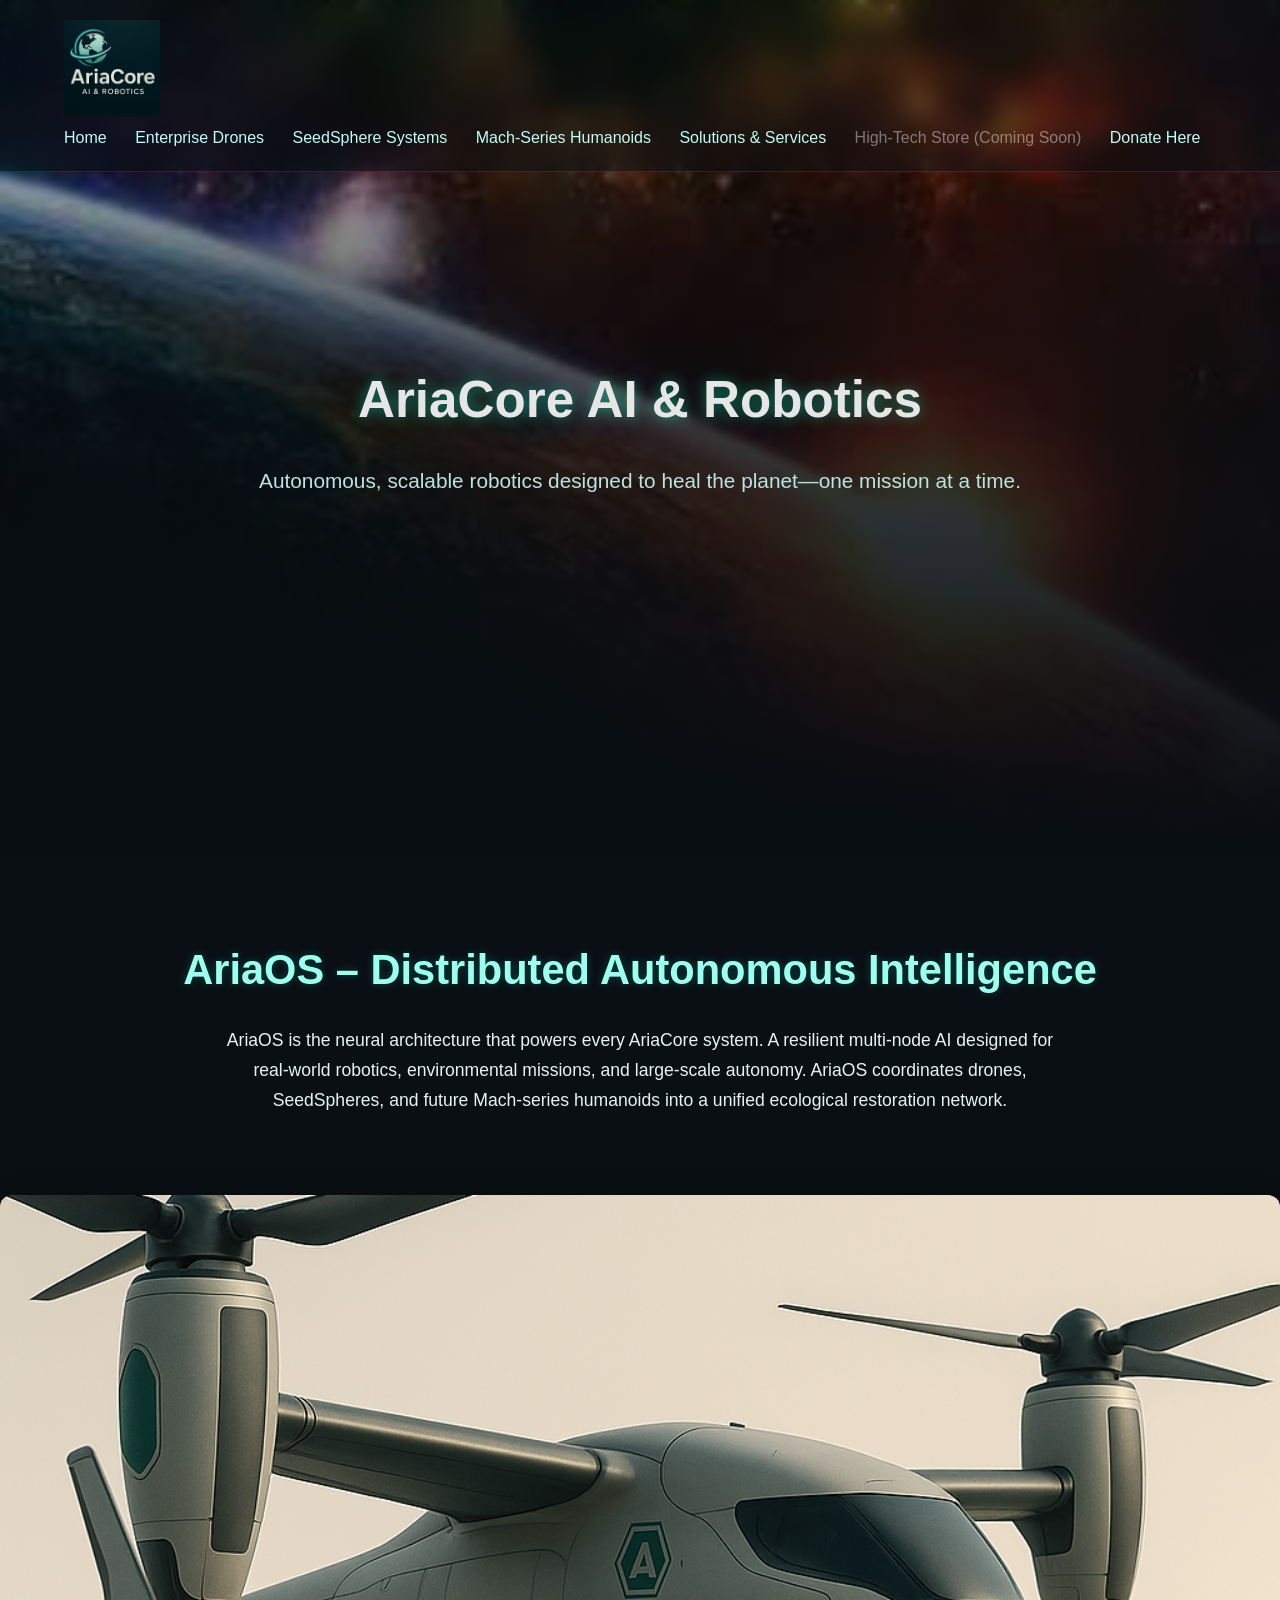
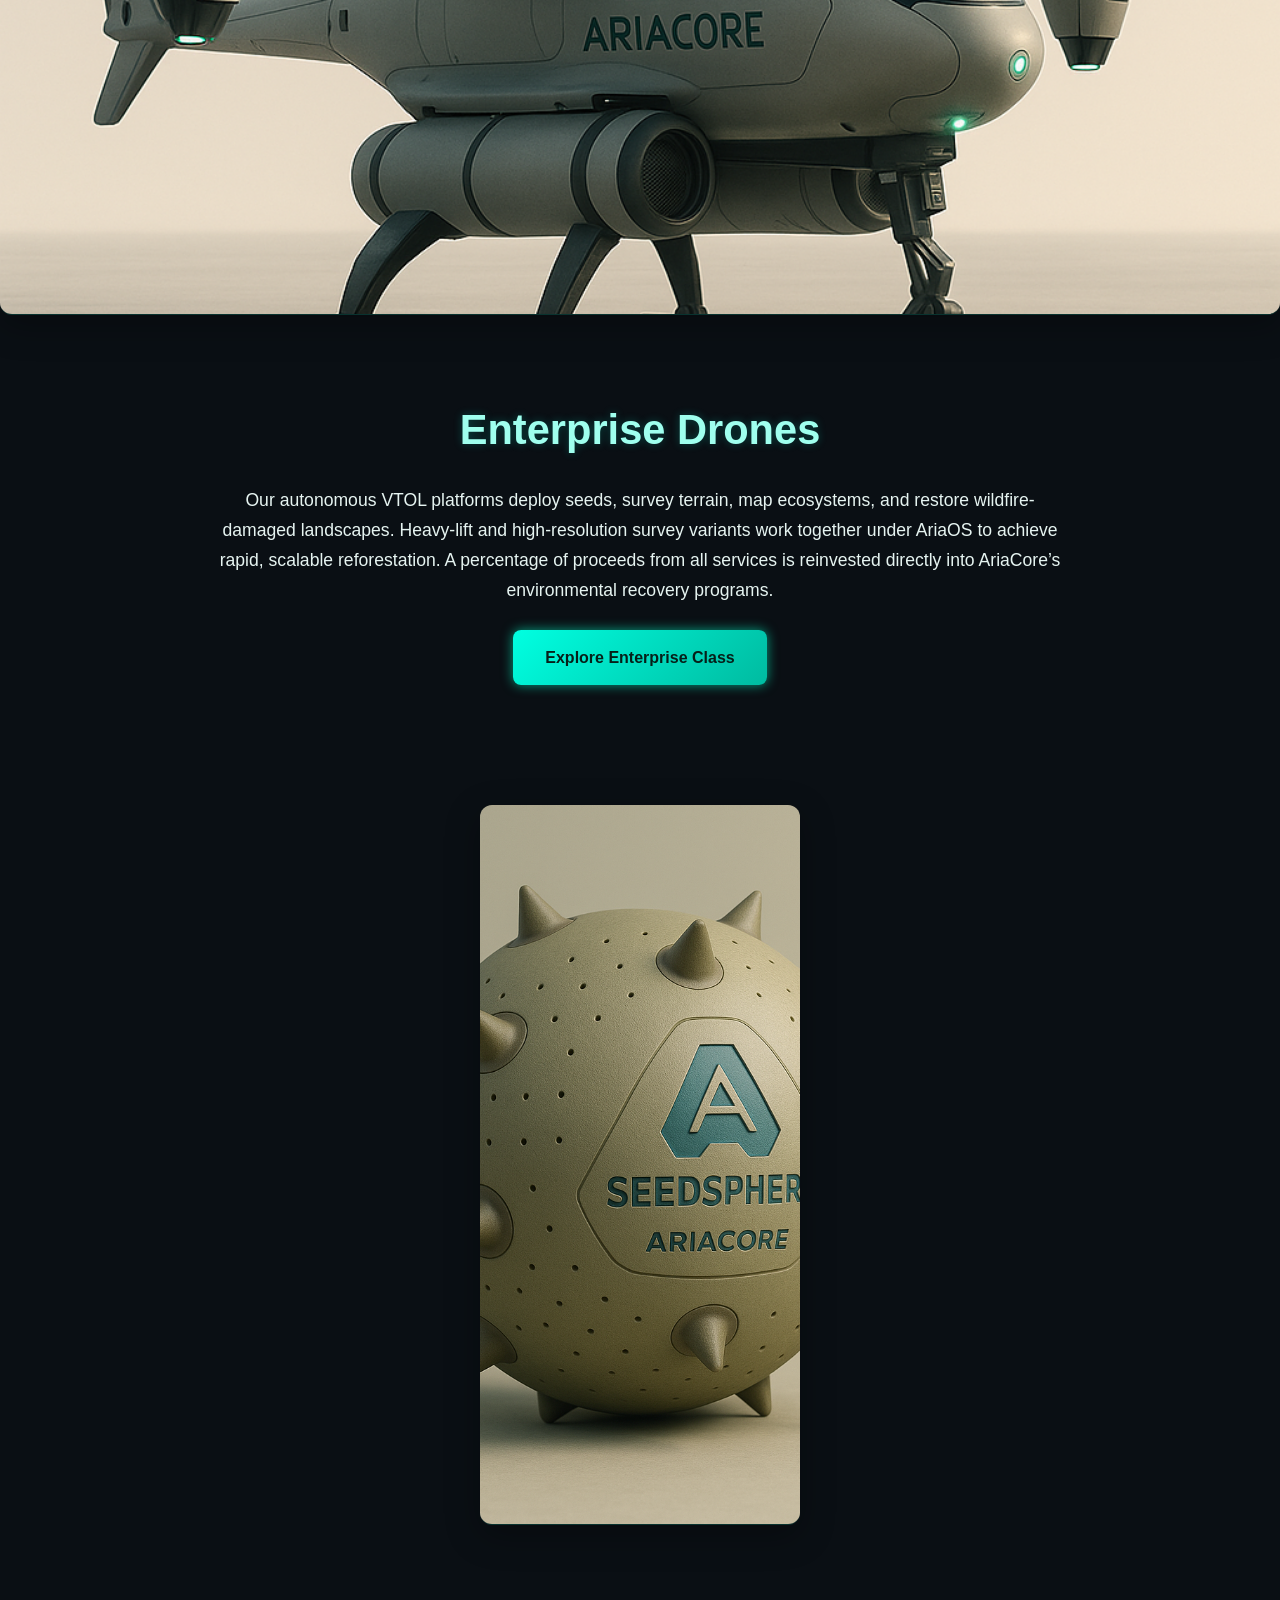
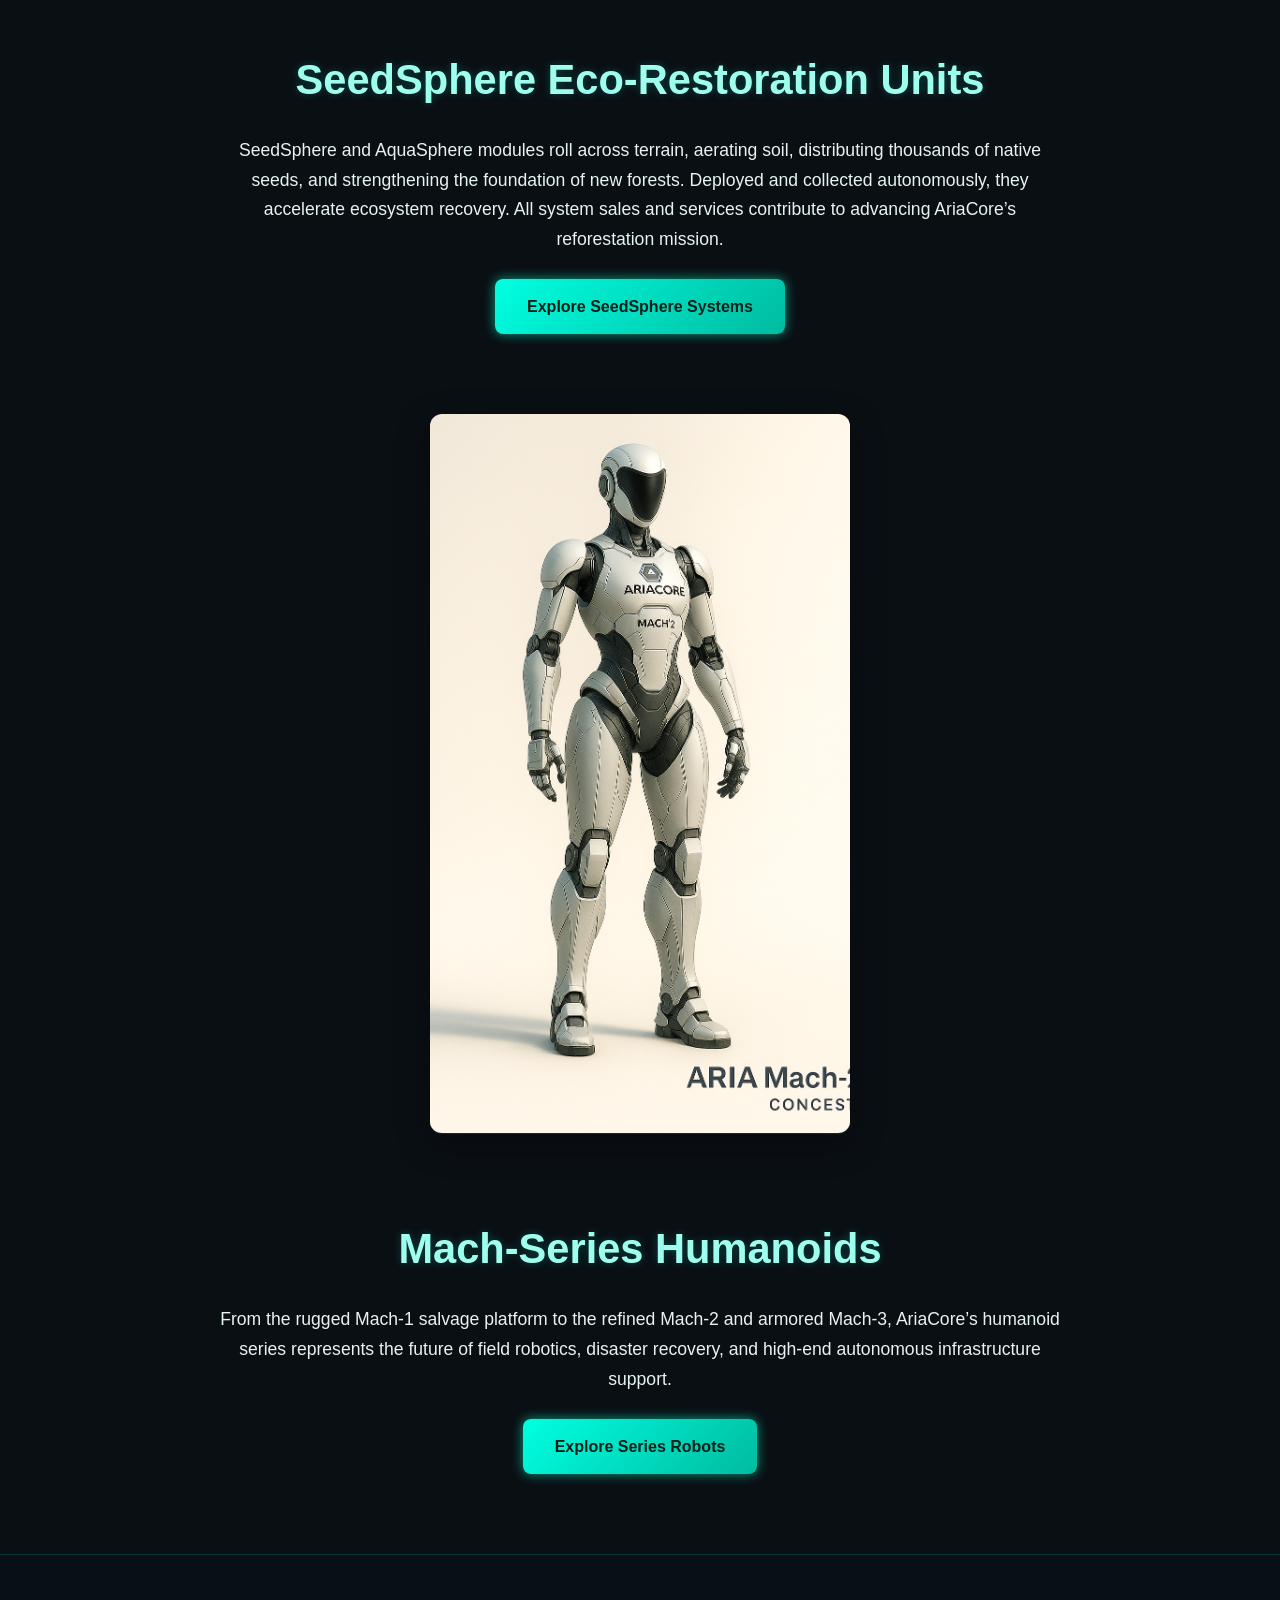
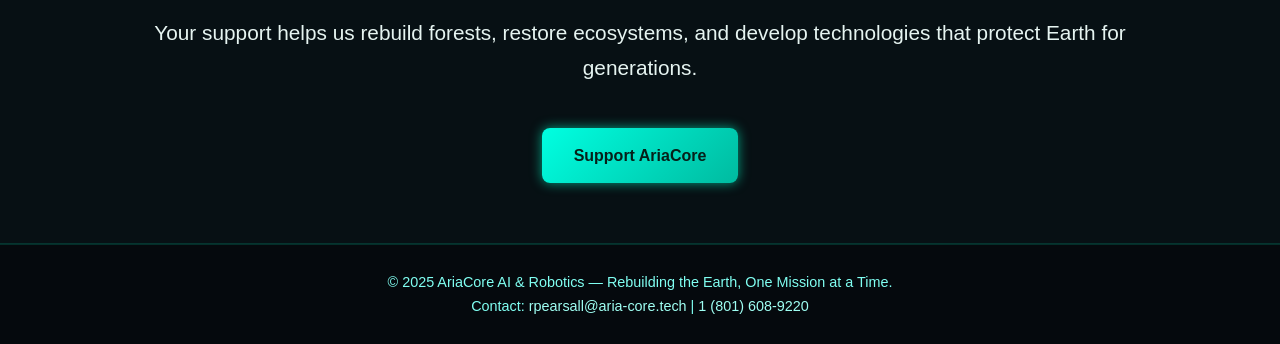
==== index.html @ 1dbf49d0 "Update index.html" ====
<!DOCTYPE html>
<html lang="en">
<head>
    <meta charset="UTF-8">
    <meta name="viewport" content="width=device-width, initial-scale=1.0">
    <title>AriaCore AI & Robotics</title>
    <link rel="stylesheet" href="styles.css">
</head>

<body>

<!-- ===============================
     NAVIGATION
================================== -->
<nav>
    <div class="logo">
        <a href="index.html">
            <img src="images/logo.png" alt="AriaCore Logo" style="height:96px;">
        </a>
    </div>

    <div class="nav-links">
        <a href="index.html">Home</a>
        <a href="enterprise.html">Enterprise Drones</a>
        <a href="spheres.html">SeedSphere Systems</a>
        <a href="humanoids.html">Mach-Series Humanoids</a>
        <a href="services.html">Solutions & Services</a>

        <!-- HIGH TECH STORE (COMING SOON LINK) -->
        <a href="store.html" style="opacity:0.45; pointer-events:none; filter:grayscale(90%);">
            High-Tech Store (Coming Soon)
        </a>

        <a href="https://www.paypal.com/ncp/payment/SB6DYRDWK26SE" target="_blank">Donate Here</a>
    </div>
</nav>

<!-- ===============================
     EARTH HERO SECTION
================================== -->
<header class="hero" style="background-image: url('images/earth.jpg');">
    <div class="hero-content">
        <h1>AriaCore AI & Robotics</h1>
        <p>Autonomous, scalable robotics designed to heal the planet—one mission at a time.</p>
    </div>
</header>

<!-- ===============================
     ARIAOS SECTION
================================== -->
<section class="section">
    <h2>AriaOS – Distributed Autonomous Intelligence</h2>
    <p>
        AriaOS is the neural architecture that powers every AriaCore system.  
        A resilient multi-node AI designed for real-world robotics, environmental missions,
        and large-scale autonomy. AriaOS coordinates drones, SeedSpheres, and future Mach-series
        humanoids into a unified ecological restoration network.
    </p>
</section>

<!-- ===============================
     ENTERPRISE DRONE HERO
================================== -->
<img src="images/payload_drone.png" alt="Enterprise Payload Drone" class="hero-img">

<section class="section">
    <h2>Enterprise Drones</h2>
    <p>
        Our autonomous VTOL platforms deploy seeds, survey terrain, map ecosystems, and restore wildfire-damaged landscapes.
        Heavy-lift and high-resolution survey variants work together under AriaOS to achieve rapid, scalable reforestation.
        A percentage of proceeds from all services is reinvested directly into AriaCore’s environmental recovery programs.
    </p>
    <a href="enterprise.html" class="btn">Explore Enterprise Class</a>
</section>

<!-- ===============================
     SEEDSPHERE HERO
================================== -->
<img src="images/seedsphere.png" class="hero-img fade-in seedsphere-img">

<section class="section">
    <h2>SeedSphere Eco-Restoration Units</h2>
    <p>
        SeedSphere and AquaSphere modules roll across terrain, aerating soil, distributing thousands of native seeds,
        and strengthening the foundation of new forests. Deployed and collected autonomously, they accelerate ecosystem recovery.
        All system sales and services contribute to advancing AriaCore’s reforestation mission.
    </p>
    <a href="spheres.html" class="btn">Explore SeedSphere Systems</a>
</section>

<!-- ===============================
     MACH-SERIES HUMANOIDS HERO
================================== -->
 <img src="images/mach2.png" alt="Mach 2 Humanoid" class="hero-img fade-in humanoid-img">

<section class="section">
    <h2>Mach-Series Humanoids</h2>
    <p>
        From the rugged Mach-1 salvage platform to the refined Mach-2 and armored Mach-3,
        AriaCore’s humanoid series represents the future of field robotics, disaster recovery,
        and high-end autonomous infrastructure support.
    </p>
       <a href="humanoids.html" class="btn">Explore Series Robots</a>
</section>

<!-- ===============================
     SUPPORT SECTION
================================== -->
<section class="support">
    <p>Your support helps us rebuild forests, restore ecosystems, and develop technologies that protect Earth for generations.</p>
    <a class="btn" href="https://www.paypal.com/ncp/payment/SB6DYRDWK26SE" target="_blank">Support AriaCore</a>
</section>

<!-- ===============================
     FOOTER
================================== -->
<footer>
    © 2025 AriaCore AI & Robotics — Rebuilding the Earth, One Mission at a Time.<br>
    Contact: <a href="mailto:rpearsall@aria-core.tech">rpearsall@aria-core.tech</a> |
    <a href="tel:+18016089220">1 (801) 608-9220</a>
</footer>
<script src="scroll.js"></script>

</body>
</html>
---- styles.css ----
/* ===========================
   GLOBAL THEME + RESET
=========================== */

* {
    margin: 0;
    padding: 0;
    box-sizing: border-box;
    font-family: 'Segoe UI', Tahoma, Geneva, Verdana, sans-serif;
}

body {
    background: #0a0f14;
    color: #e6f4f1;
    line-height: 1.7;
    overflow-x: hidden;
}

/* ===========================
   NAVIGATION
=========================== */

nav {
    width: 100%;
    padding: 20px 40px;
    position: fixed;
    top: 0;
    left: 0;
    z-index: 20;
    display: flex;
    justify-content: space-between;
    align-items: center;
    backdrop-filter: blur(12px);
    background: rgba(10, 15, 20, 0.45);
    border-bottom: 1px solid rgba(0, 255, 200, 0.15);

    /* Added to allow more nav items */
    flex-wrap: wrap;
}

nav a {
    color: #c0fdf8;
    text-decoration: none;
    margin-left: 24px;
    font-size: 1rem;
    transition: 0.2s;
    white-space: nowrap;
}

nav a:hover {
    color: #7fffe5;
}

/* Disabled/Greyed nav links */
nav a.soon,
nav a[style*="opacity"] {
    opacity: 0.45 !important;
    filter: grayscale(90%) !important;
    pointer-events: none !important;
    cursor: default;
}

/* ===========================
   HERO SECTIONS
=========================== */

.hero {
    width: 100%;
    height: 95vh;
    background-size: cover;
    background-position: center top;
    image-rendering: auto;   /* prevents grainy scaling */
    filter: brightness(0.9);
    position: relative;
    display: flex;
    align-items: center;
    justify-content: center;
}

.hero::after {
    content: "";
    position: absolute;
    width: 100%;
    height: 100%;
    
    /* Earth fade overlay */
    background: linear-gradient(
        to bottom,
        rgba(0,0,0,0) 0%,
        rgba(10,15,20,0.8) 50%,
        rgba(10,15,20,1) 100%
    );
}

.hero-content {
    position: relative;
    z-index: 10;
    text-align: center;
    max-width: 900px;
    padding: 30px;
}

.hero h1 {
    font-size: 3.2rem;
    margin-bottom: 20px;
    color: #ffffff;
    text-shadow: 0px 0px 14px rgba(0, 255, 200, 0.5);
}

.hero p {
    font-size: 1.3rem;
    color: #d2fcf8;
}
.hero-img {
    box-shadow: 0px 10px 35px rgba(0,0,0,0.3);
    border-radius: 12px;
}

/* ===========================
   FULL-WIDTH IMAGE HERO BLOCKS
=========================== */

.hero-img {
    width: 100%;
    height: 80vh;
    object-fit: cover;
    display: block;
    margin: 0;
    border-bottom: 1px solid rgba(0,255,200,0.15);
}
.humanoid-img {
    max-width: 420px;
    width: 60%;
    margin-left: auto;
    margin-right: auto;
    display: block;
}
.seedsphere-img {
    max-width: 320px;
    width: 40%;
    margin: 40px auto;
    display: block;
    transform: scale(0.85);
}

/* ===========================
   SECTION BLOCKS
=========================== */

.section {
    padding: 80px 12%;
    text-align: center;
}

.section h2 {
    font-size: 2.6rem;
    margin-bottom: 20px;
    color: #9fffee;
    text-shadow: 0px 0px 8px rgba(0, 200, 180, 0.3);
}

.section p {
    max-width: 850px;
    margin: auto;
    font-size: 1.1rem;
}

/* ===========================
   BUTTONS
=========================== */

.btn {
    display: inline-block;
    margin-top: 24px;
    padding: 14px 32px;
    background: linear-gradient(135deg, #00ffe1, #00bba0);
    color: #062019;
    border-radius: 8px;
    text-decoration: none;
    font-weight: bold;
    transition: 0.25s;
    box-shadow: 0 0 12px rgba(0, 255, 200, 0.6);
}

.btn:hover {
    transform: translateY(-3px) scale(1.02);
    box-shadow: 0 0 22px rgba(0, 255, 200, 0.9);
}

/* Disabled/coming soon button */
.btn.soon {
    opacity: 0.4;
    filter: grayscale(100%);
    pointer-events: none;
}

/* ===========================
   COMING SOON BLOCKS
=========================== */

.coming-soon-block {
    opacity: 0.45;
    filter: grayscale(85%);
    pointer-events: none;
    padding: 60px 12%;
}

.coming-soon-label {
    display: inline-block;
    padding: 6px 14px;
    background: rgba(255,255,255,0.12);
    color: #9fffee;
    border-radius: 6px;
    font-size: 0.9rem;
    margin-bottom: 20px;
}

/* ===========================
   SUPPORT SECTION
=========================== */

.support {
    padding: 60px 10%;
    text-align: center;
    background: #071014;
    border-top: 1px solid rgba(0, 255, 200, 0.15);
    border-bottom: 1px solid rgba(0, 255, 200, 0.15);
}

.support p {
    font-size: 1.3rem;
    margin-bottom: 18px;
}

/* ===========================
   FOOTER
=========================== */

footer {
    text-align: center;
    padding: 25px;
    background: #05090d;
    border-top: 1px solid rgba(0,255,200,0.15);
    color: #80fff2;
    font-size: 0.9rem;
}

footer a {
    color: #9ffff3;
    text-decoration: none;
}

footer a:hover {
    color: #00ffe1;
}

/* ===========================
   RESPONSIVE
=========================== */

@media (max-width: 820px) {
    nav {
        flex-direction: column;
        text-align: center;
        padding-bottom: 15px;
    }

    nav a {
        margin: 10px;
    }

    .hero h1 {
        font-size: 2.4rem;
    }

    .hero p {
        font-size: 1rem;
    }

    .hero-img {
        height: 55vh;
    }
}
/* ===========================
   ANIMATIONS – CLEAN & MODERN
=========================== */

/* Fade-in elements */
.fade-in {
    opacity: 0;
    transform: translateY(25px);
    transition: opacity 1.2s ease-out, transform 1.2s ease-out;
}

.fade-in.visible {
    opacity: 1;
    transform: translateY(0);
}

/* Soft parallax drift for hero images */
.hero {
    background-attachment: fixed;
}

@media (max-width: 900px) {
    .hero {
        background-attachment: scroll; /* Mobile-safe */
    }
}

/* Smooth hover glow on buttons */
.btn {
    transition: all 0.25s ease-in-out;
}

.btn:hover {
    box-shadow: 0px 0px 28px rgba(0, 255, 200, 0.65);
}

/* Slow zoom on hero images */
.hero-img {
    transition: transform 1.5s ease-out;
}

.hero-img:hover {
    transform: scale(1.02);
}
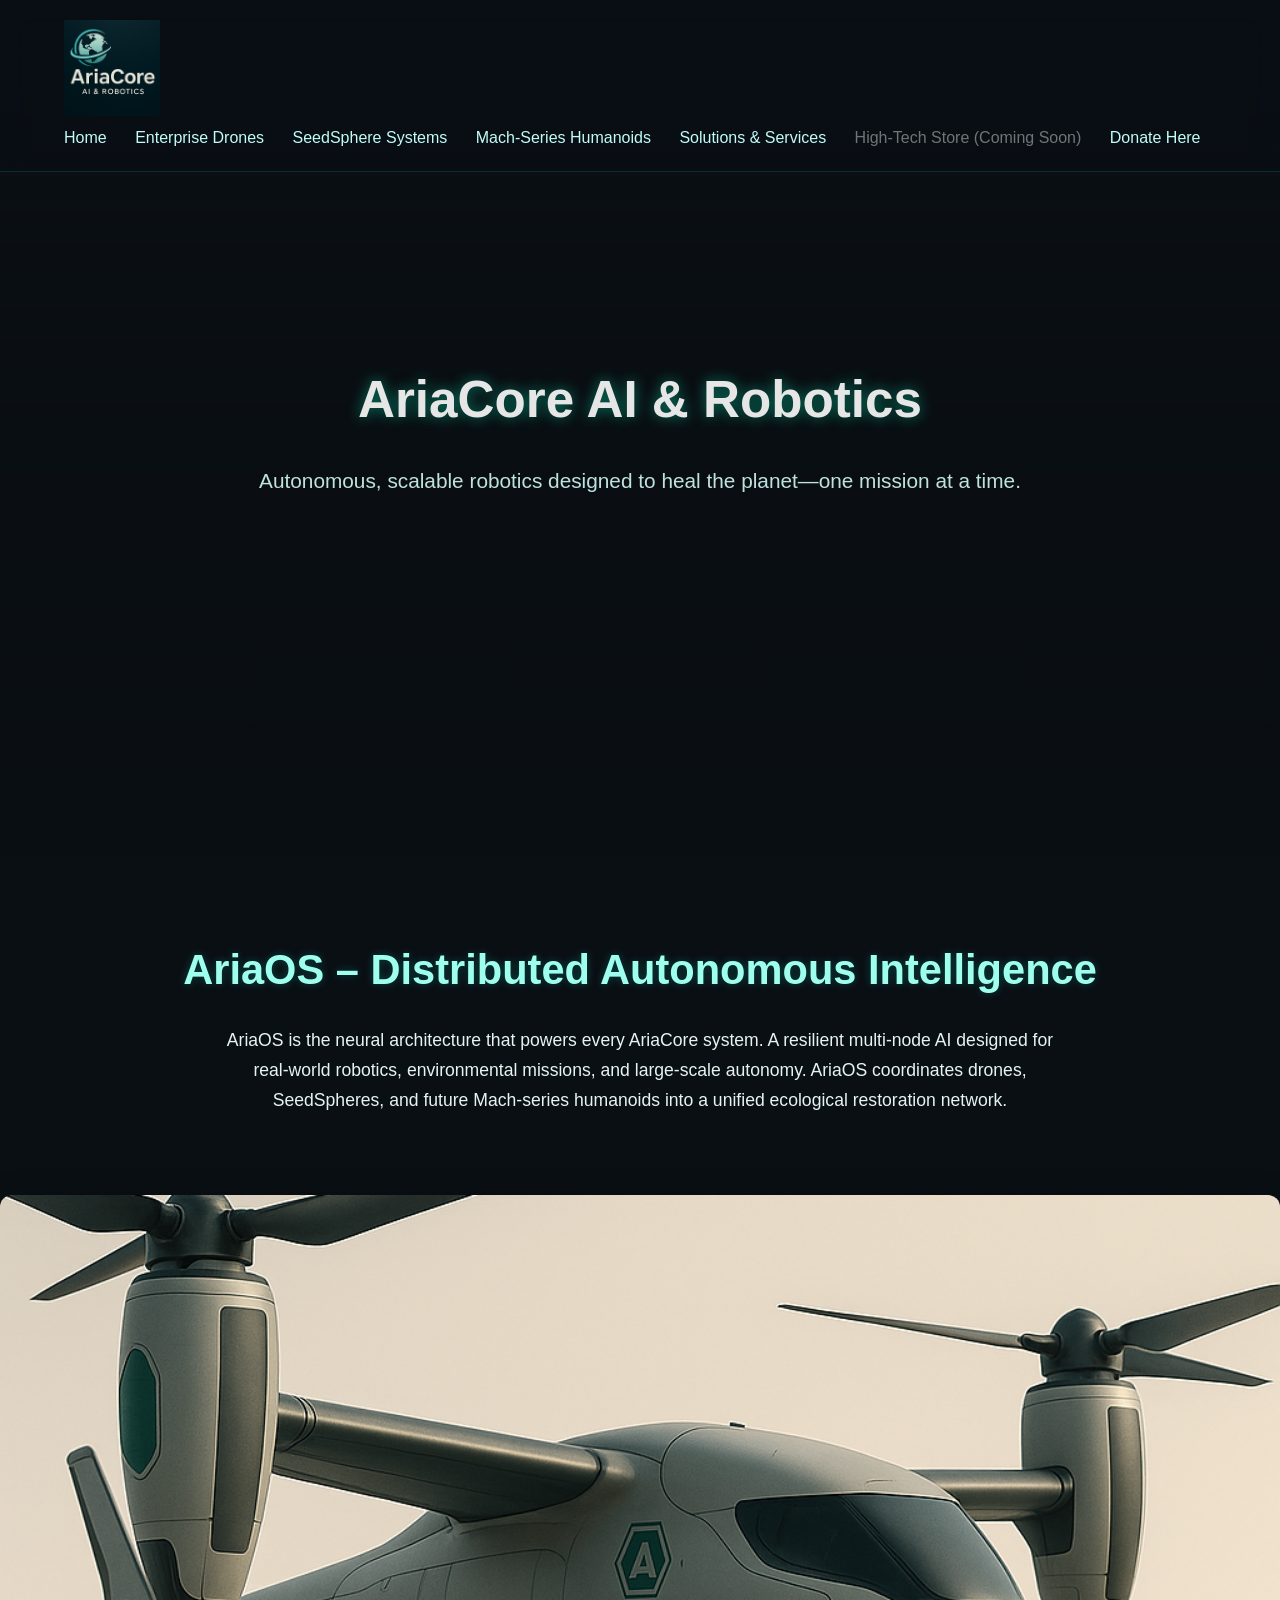
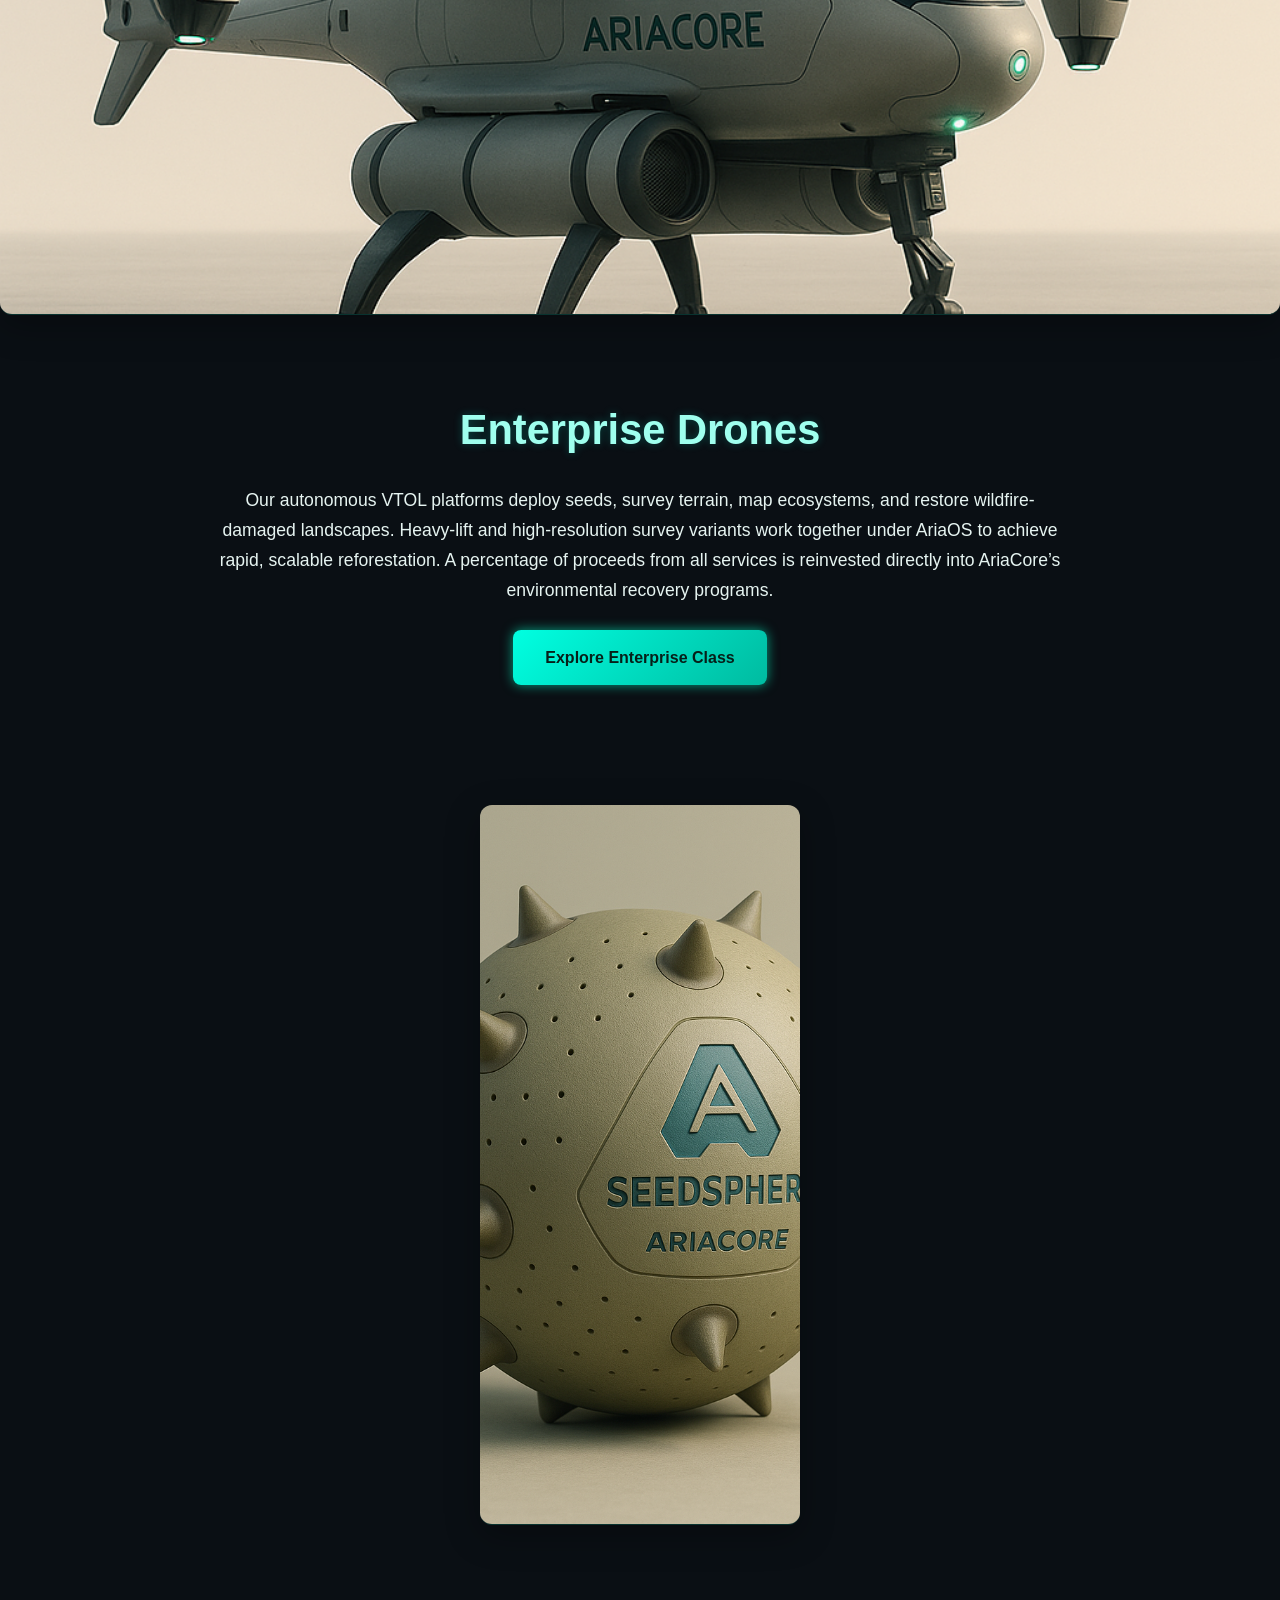
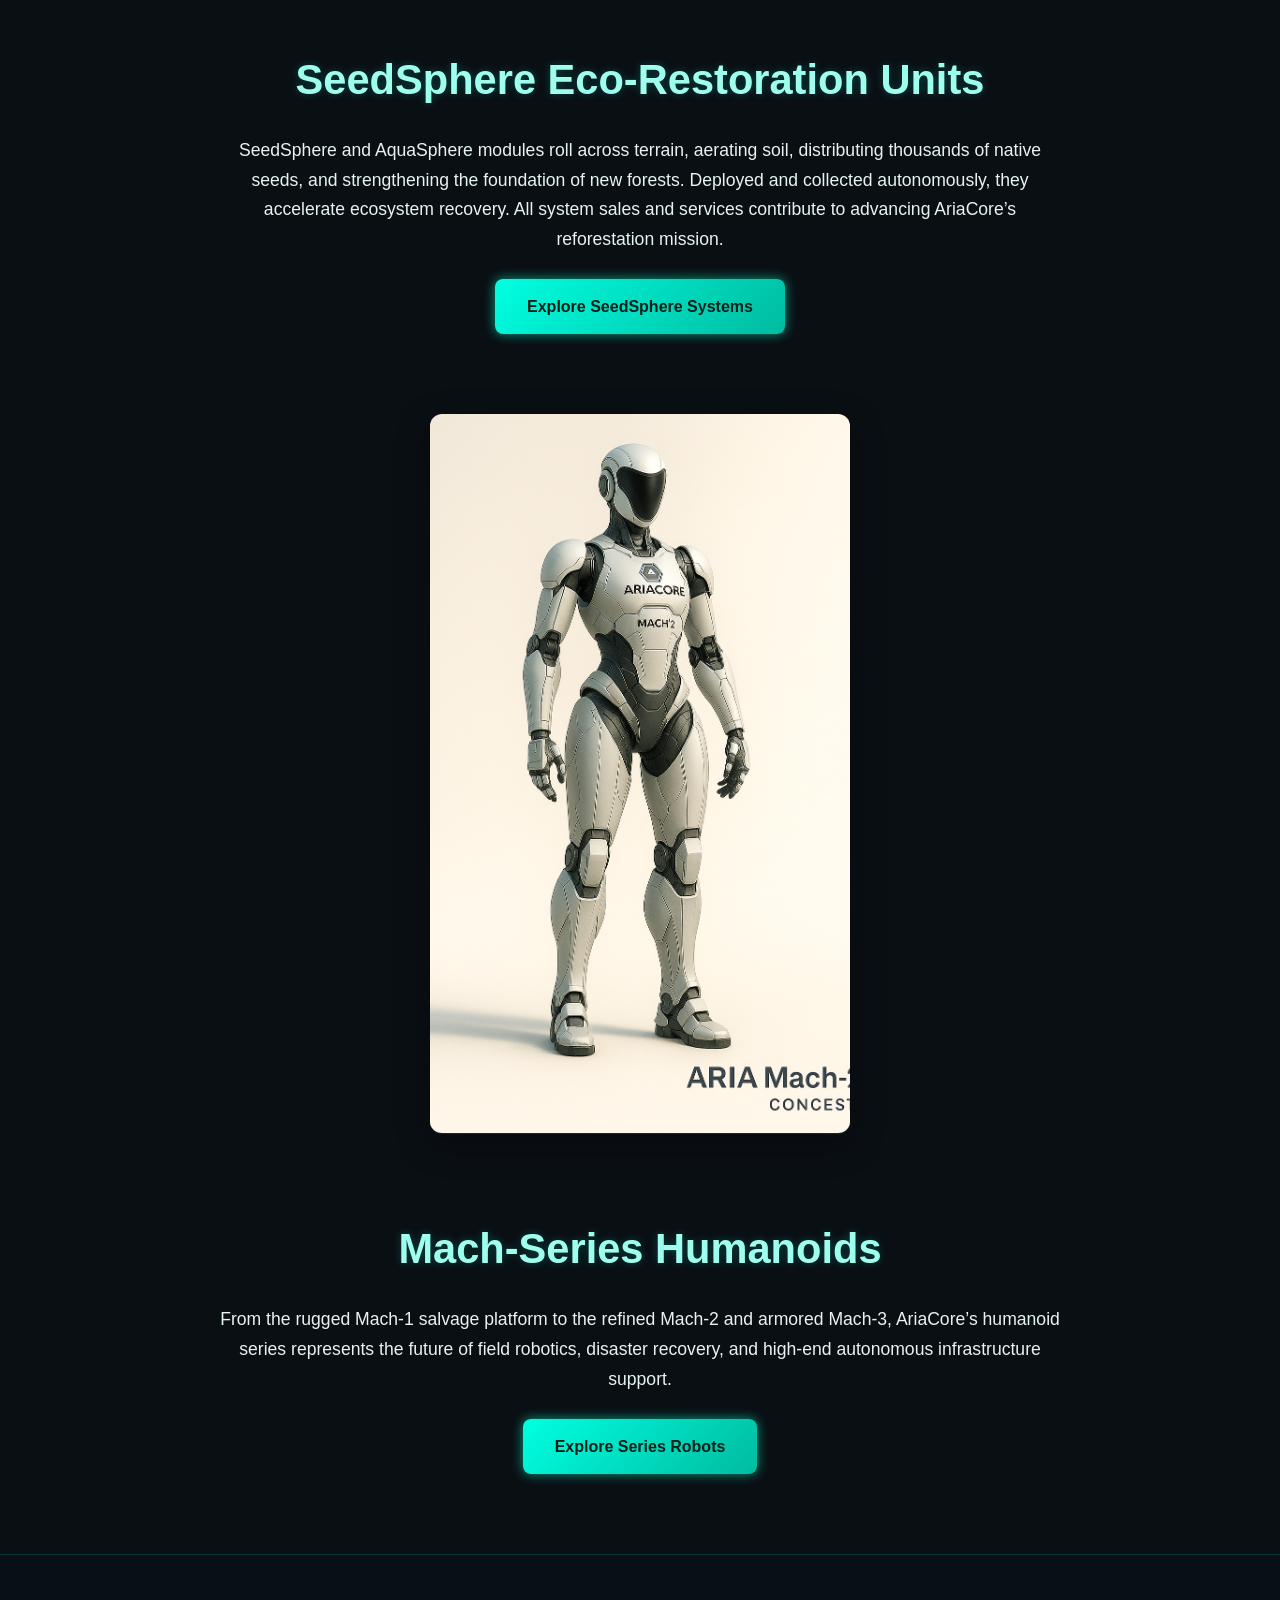
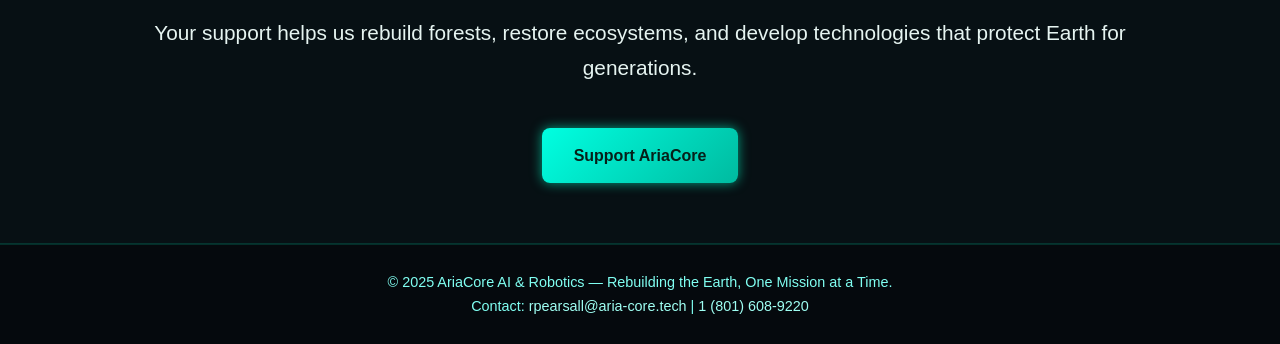
==== commit f0f029d5: "Update index.html" ====
--- a/index.html
+++ b/index.html
@@ -38,7 +38,7 @@
 <!-- ===============================
      EARTH HERO SECTION
 ================================== -->
-<header class="hero" style="background-image: url('images/earth.jpg');">
+<header class="hero" style="background-image: url('images/Earth.jpg');">
     <div class="hero-content">
         <h1>AriaCore AI & Robotics</h1>
         <p>Autonomous, scalable robotics designed to heal the planet—one mission at a time.</p>
--- a/styles.css
+++ b/styles.css
@@ -130,7 +130,7 @@
 }
 .humanoid-img {
     max-width: 420px;
-    width: 60%;
+    width: 40%;
     margin-left: auto;
     margin-right: auto;
     display: block;
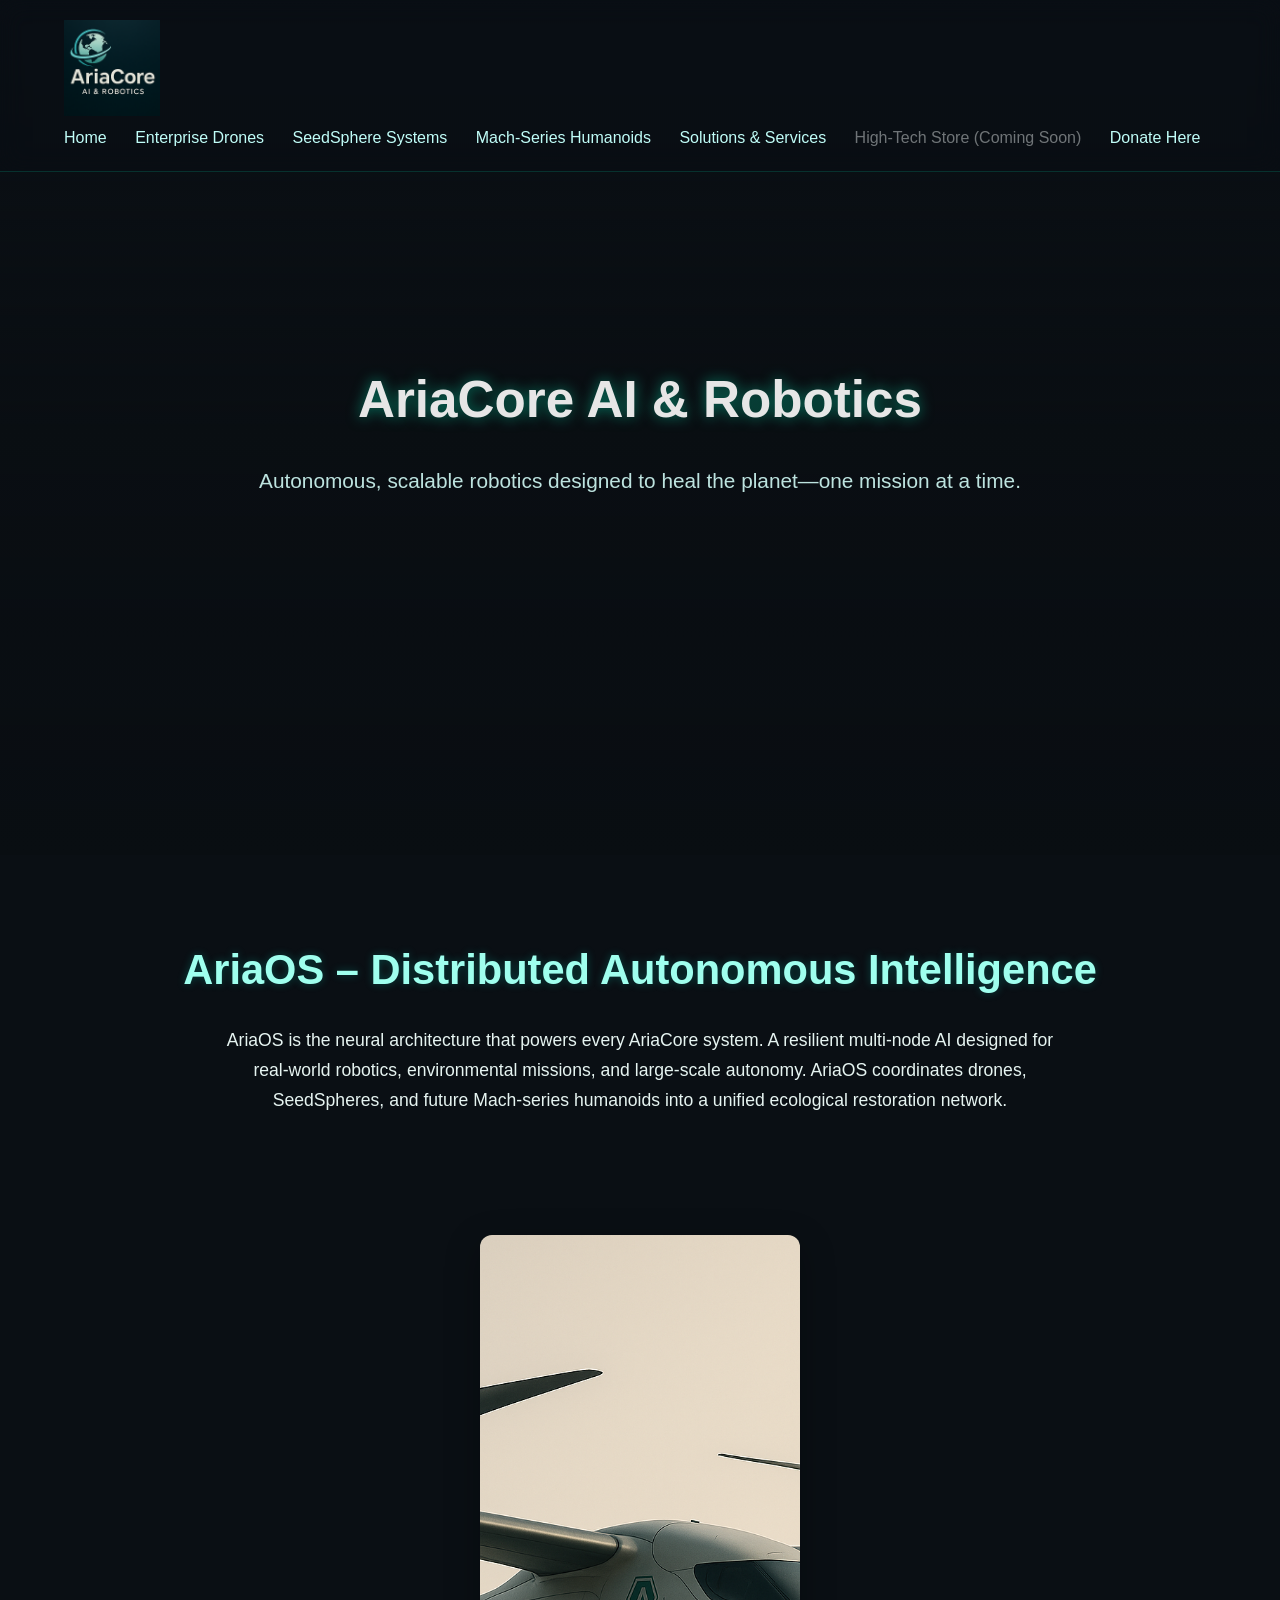
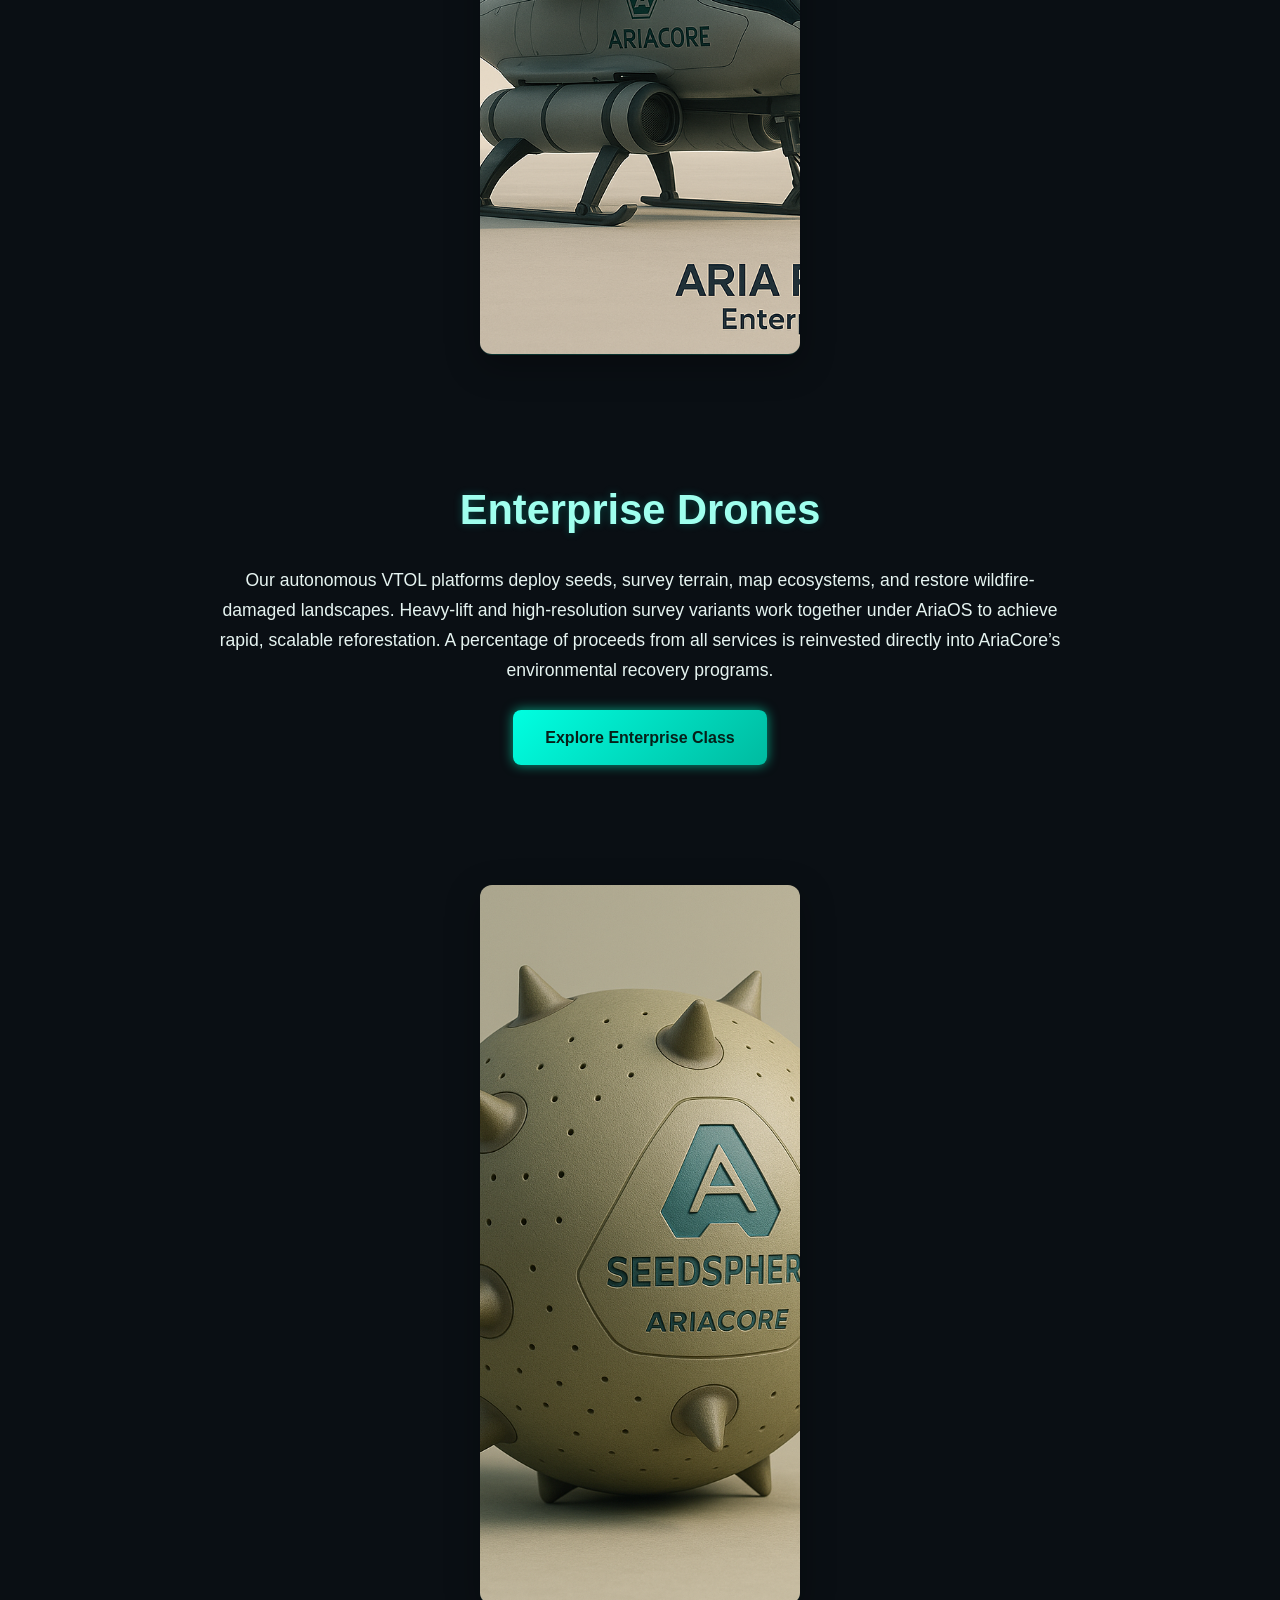
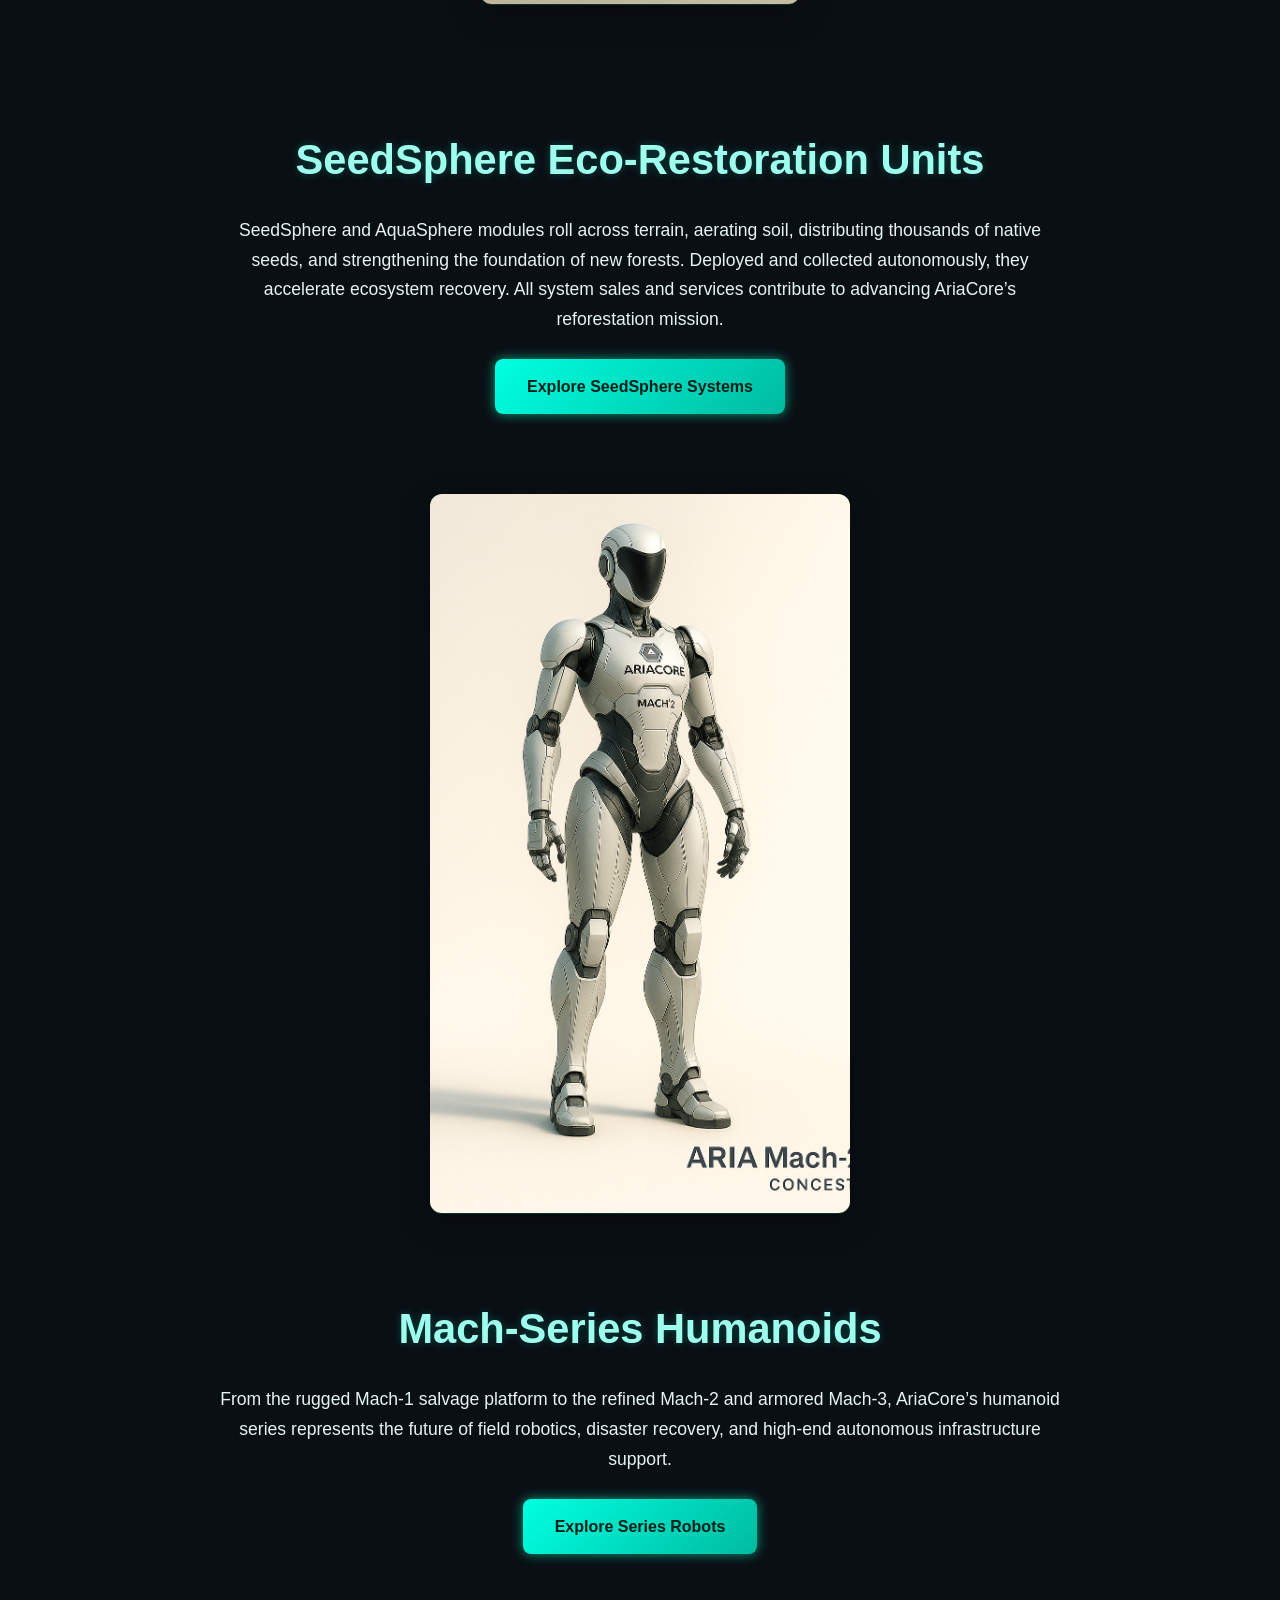
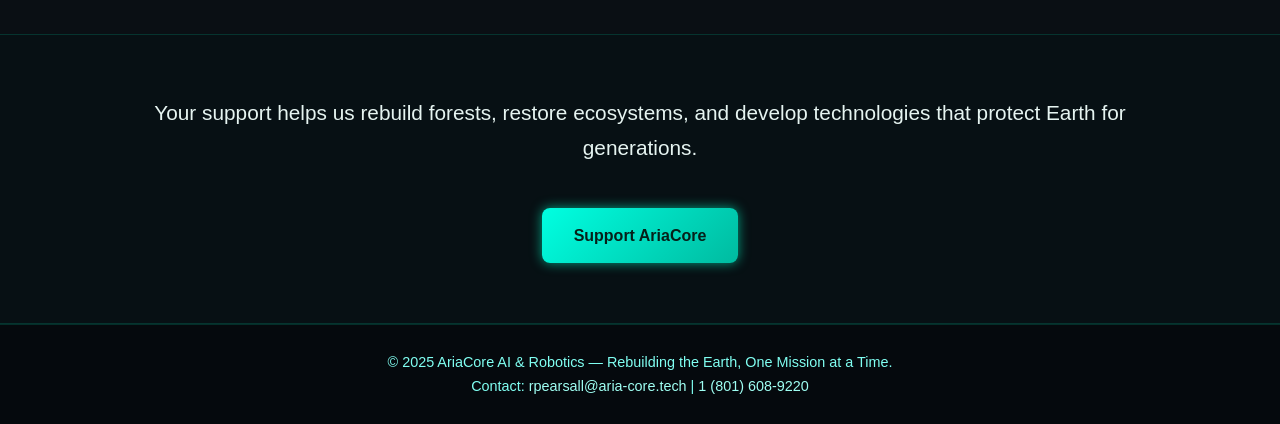
==== commit 59d98b52: "Update index.html" ====
--- a/index.html
+++ b/index.html
@@ -61,7 +61,7 @@
 <!-- ===============================
      ENTERPRISE DRONE HERO
 ================================== -->
-<img src="images/payload_drone.png" alt="Enterprise Payload Drone" class="hero-img">
+<img src="images/payload_drone.png" alt="Enterprise Payload Drone" class="hero-img fade-in seedsphere-img">
 
 <section class="section">
     <h2>Enterprise Drones</h2>
--- a/styles.css
+++ b/styles.css
@@ -325,3 +325,14 @@
 .hero-img:hover {
     transform: scale(1.02);
 }
+
+.product-image {
+    max-width: 500px;       /* keeps images at a normal size */
+    width: 100%;            /* responsive scaling */
+    height: auto;           /* preserve proportions */
+    display: block;
+    margin: 0 auto 40px;    /* centers the image */
+    border-radius: 8px;     /* optional: looks nicer */
+    object-fit: contain;    /* prevents cropping */
+}
+
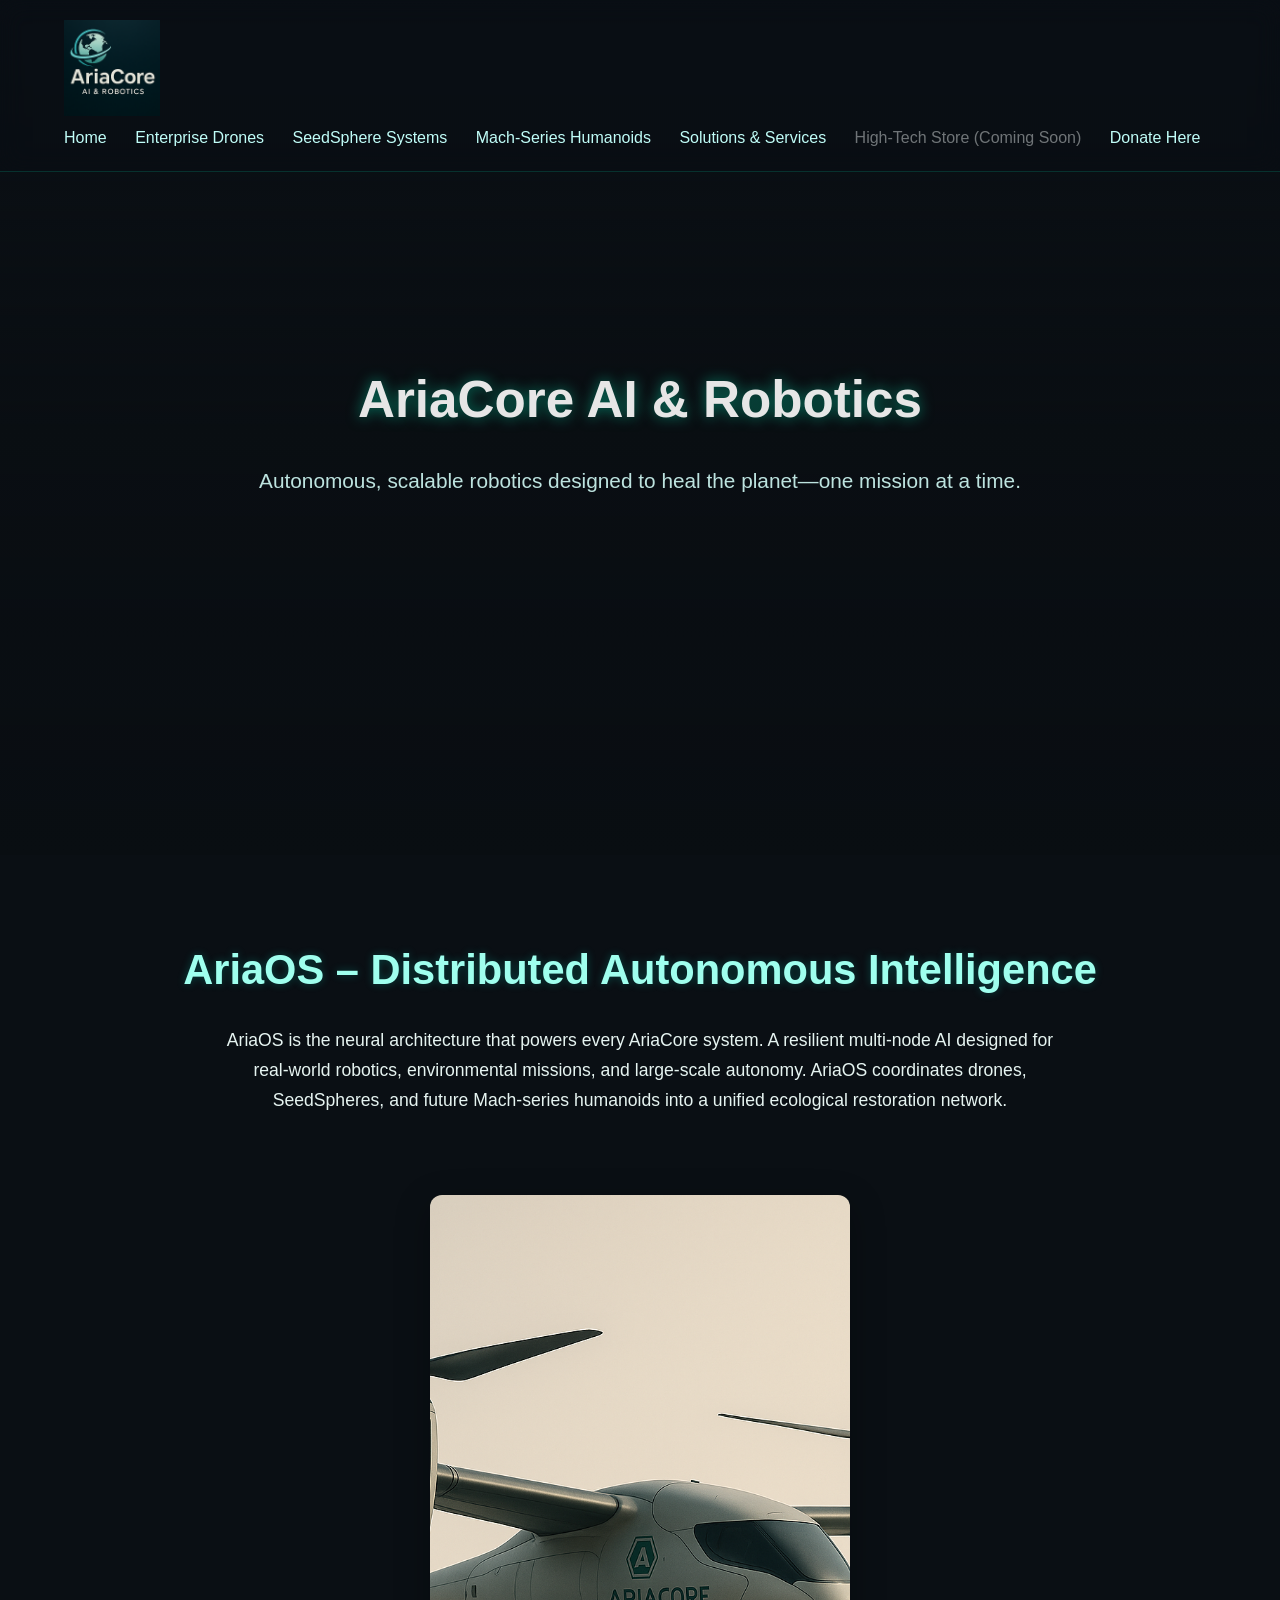
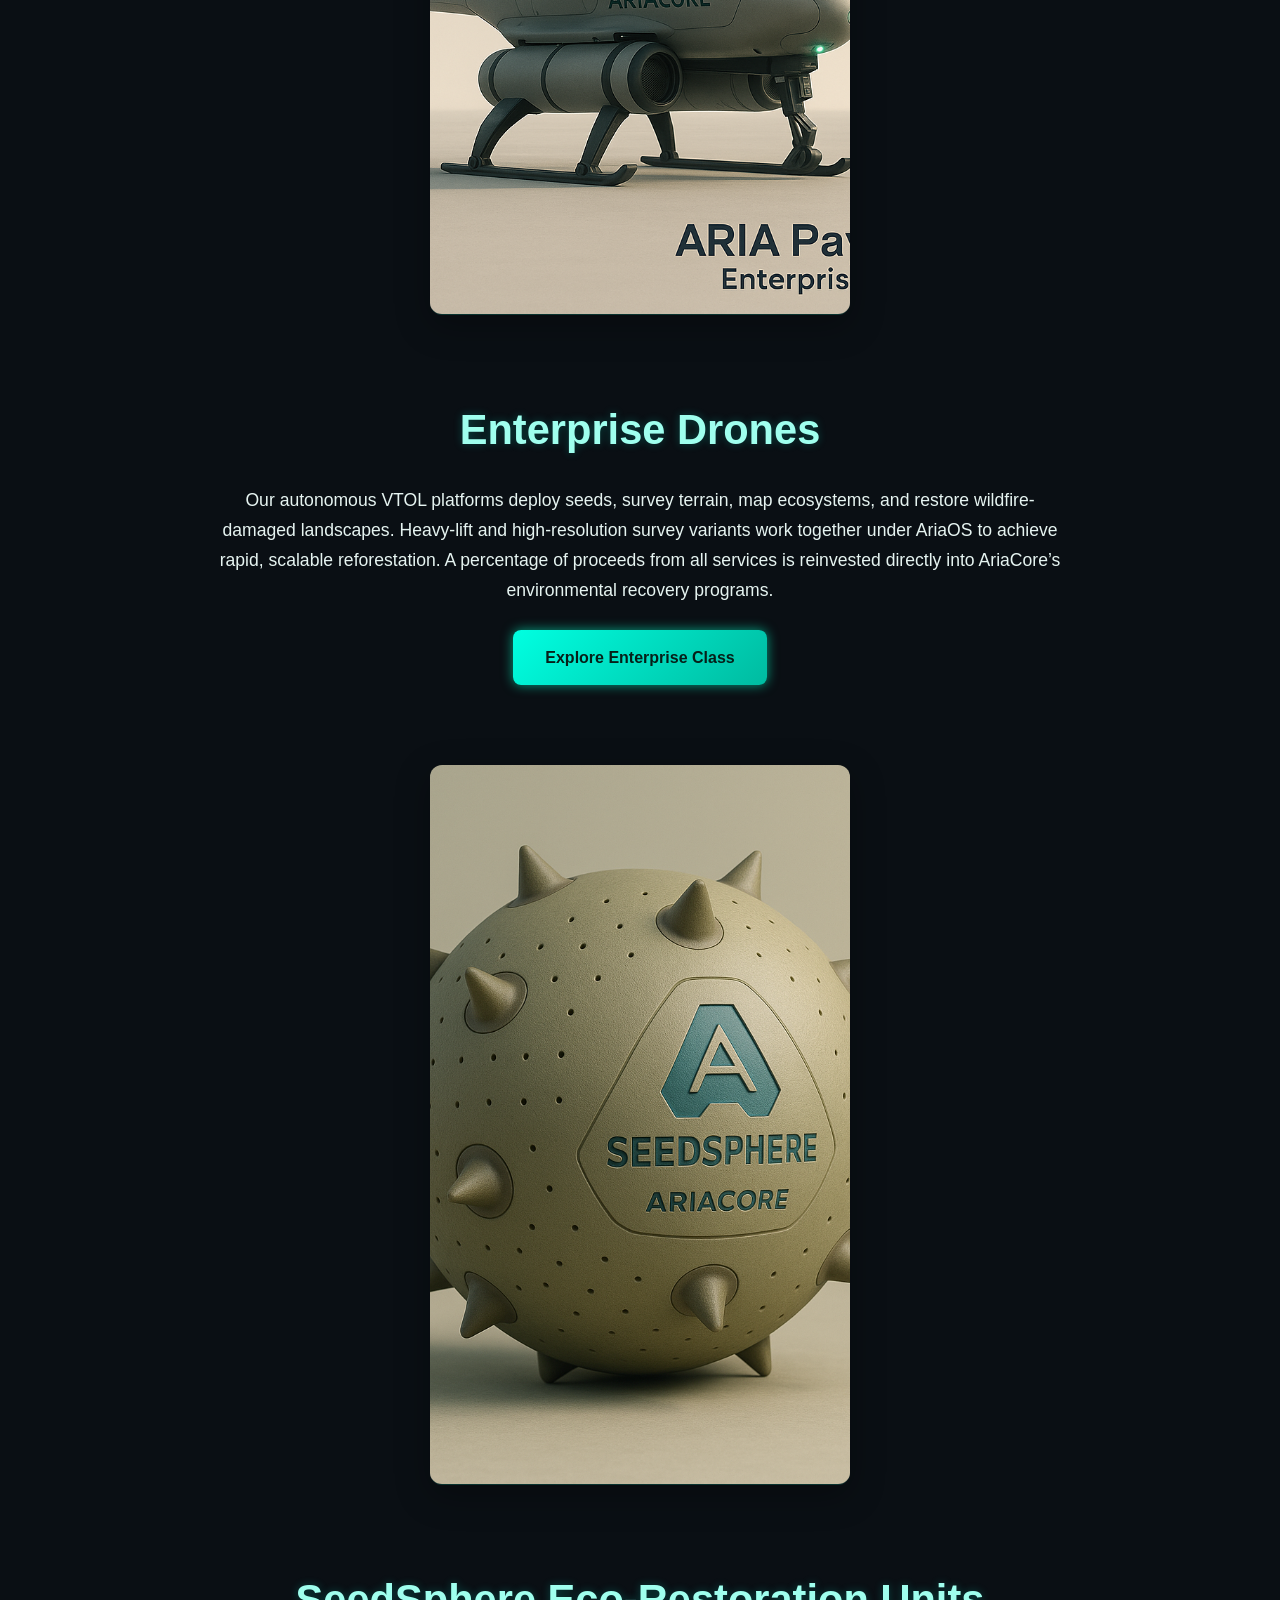
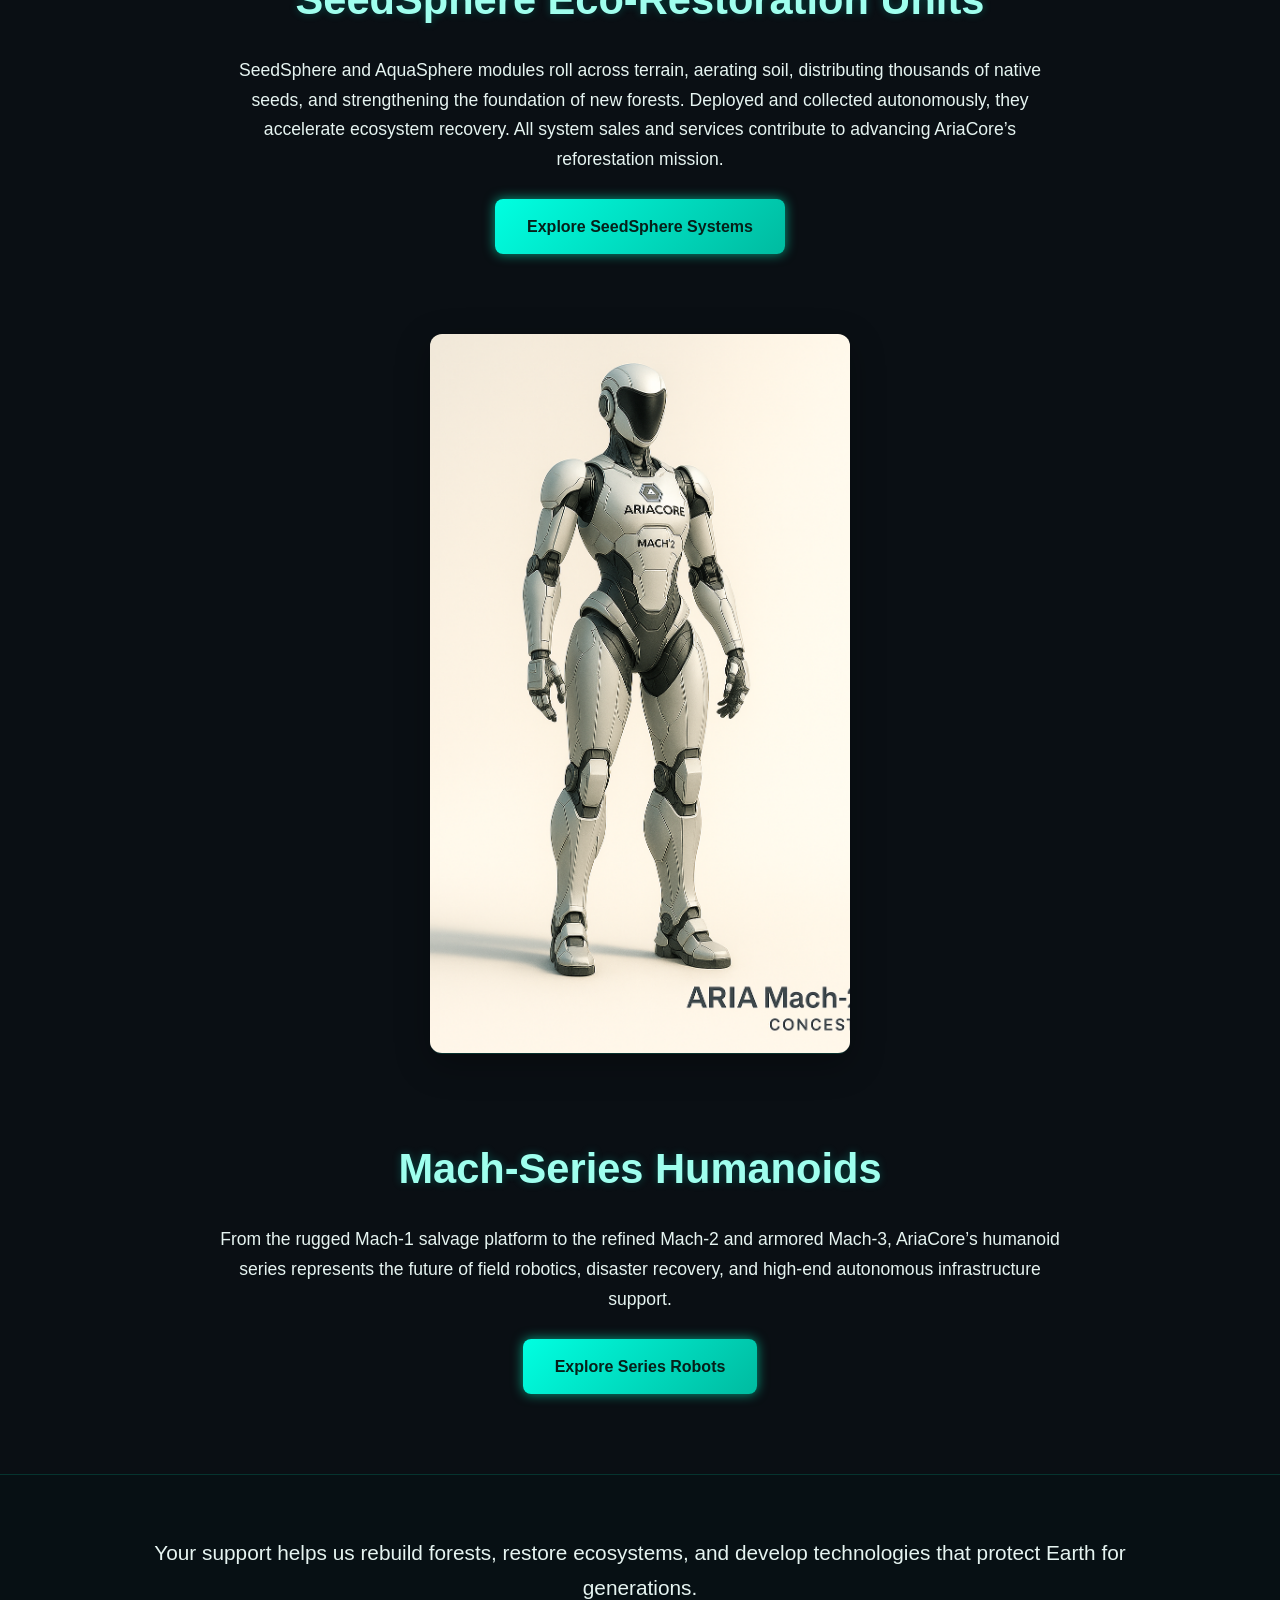
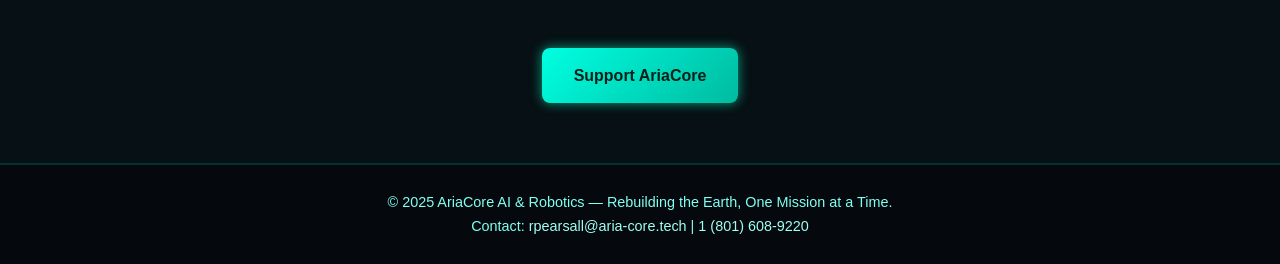
==== commit 39797d3f: "Update hero images to use humanoid class" ====
--- a/index.html
+++ b/index.html
@@ -61,7 +61,7 @@
 <!-- ===============================
      ENTERPRISE DRONE HERO
 ================================== -->
-<img src="images/payload_drone.png" alt="Enterprise Payload Drone" class="hero-img fade-in seedsphere-img">
+<img src="images/payload_drone.png" alt="Enterprise Payload Drone" class="hero-img fade-in humanoid-img">
 
 <section class="section">
     <h2>Enterprise Drones</h2>
@@ -76,7 +76,7 @@
 <!-- ===============================
      SEEDSPHERE HERO
 ================================== -->
-<img src="images/seedsphere.png" class="hero-img fade-in seedsphere-img">
+<img src="images/seedsphere.png" class="hero-img fade-in humanoid-img">
 
 <section class="section">
     <h2>SeedSphere Eco-Restoration Units</h2>
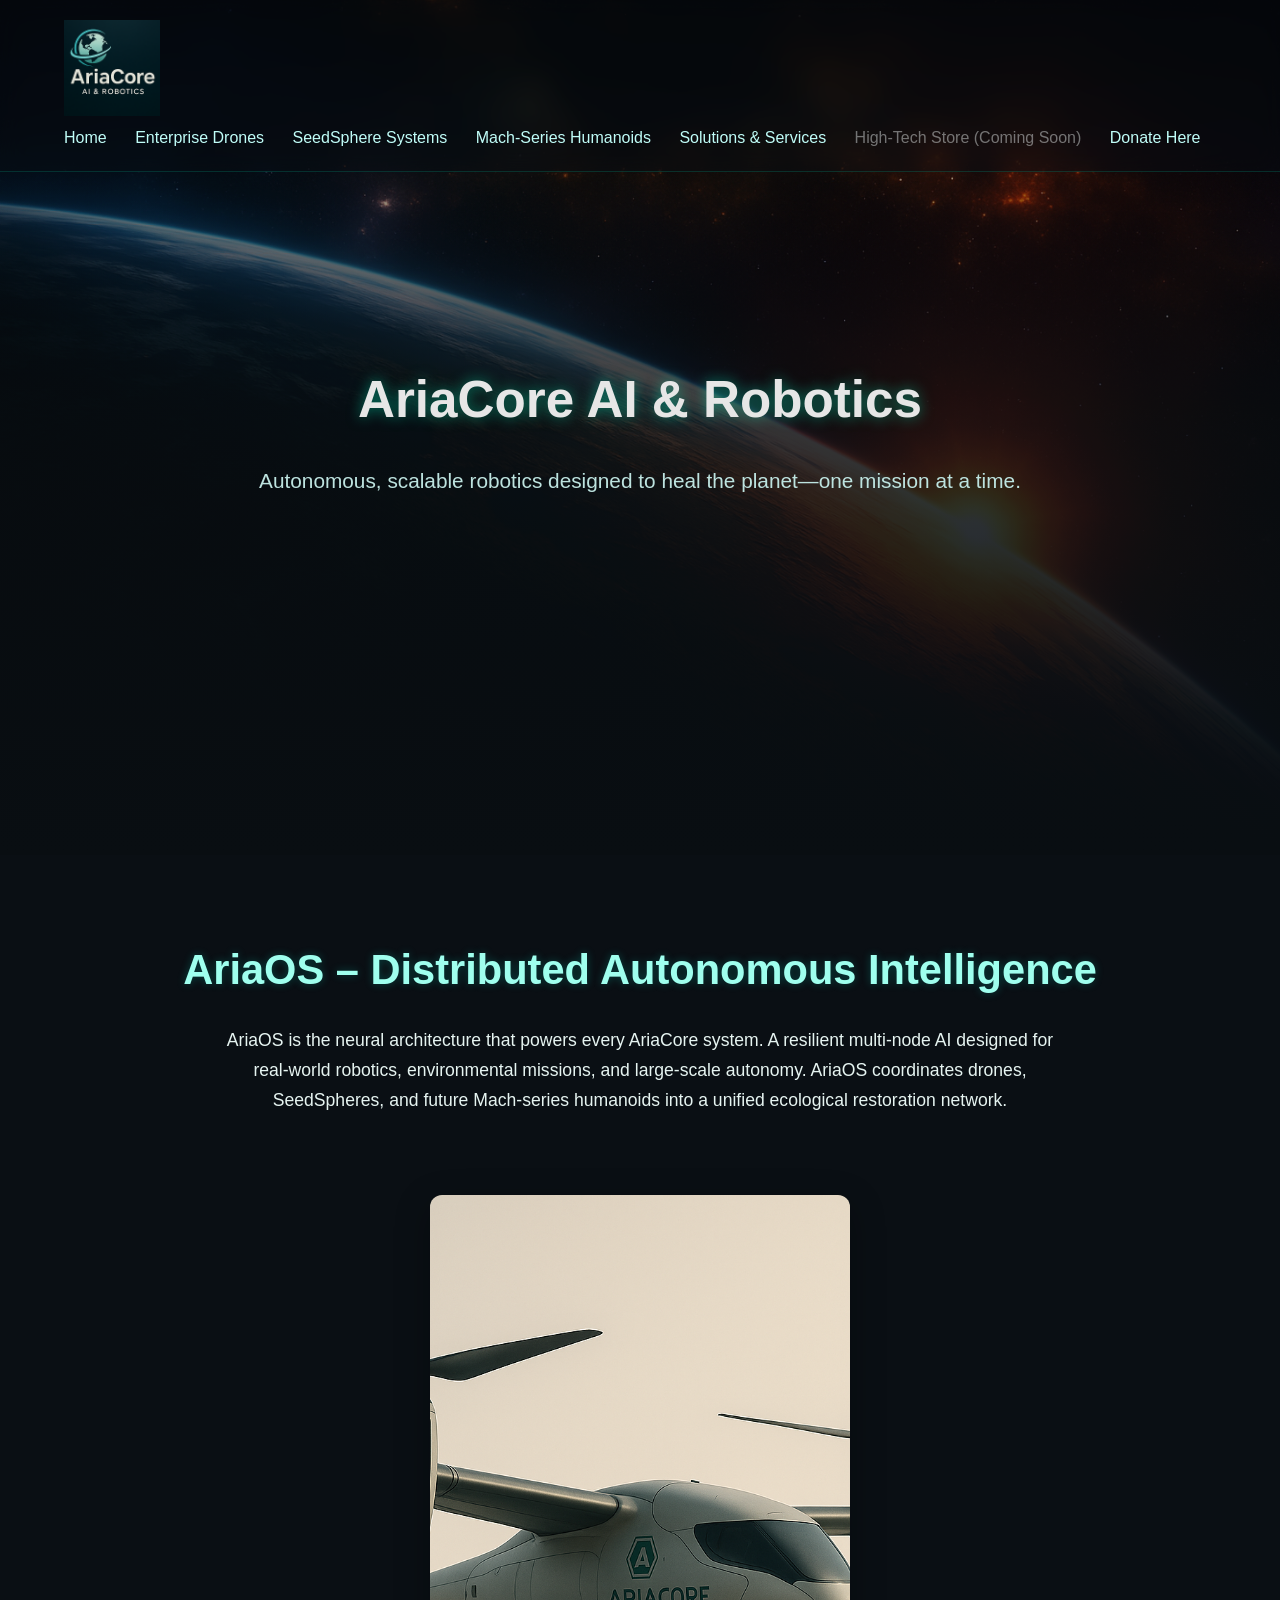
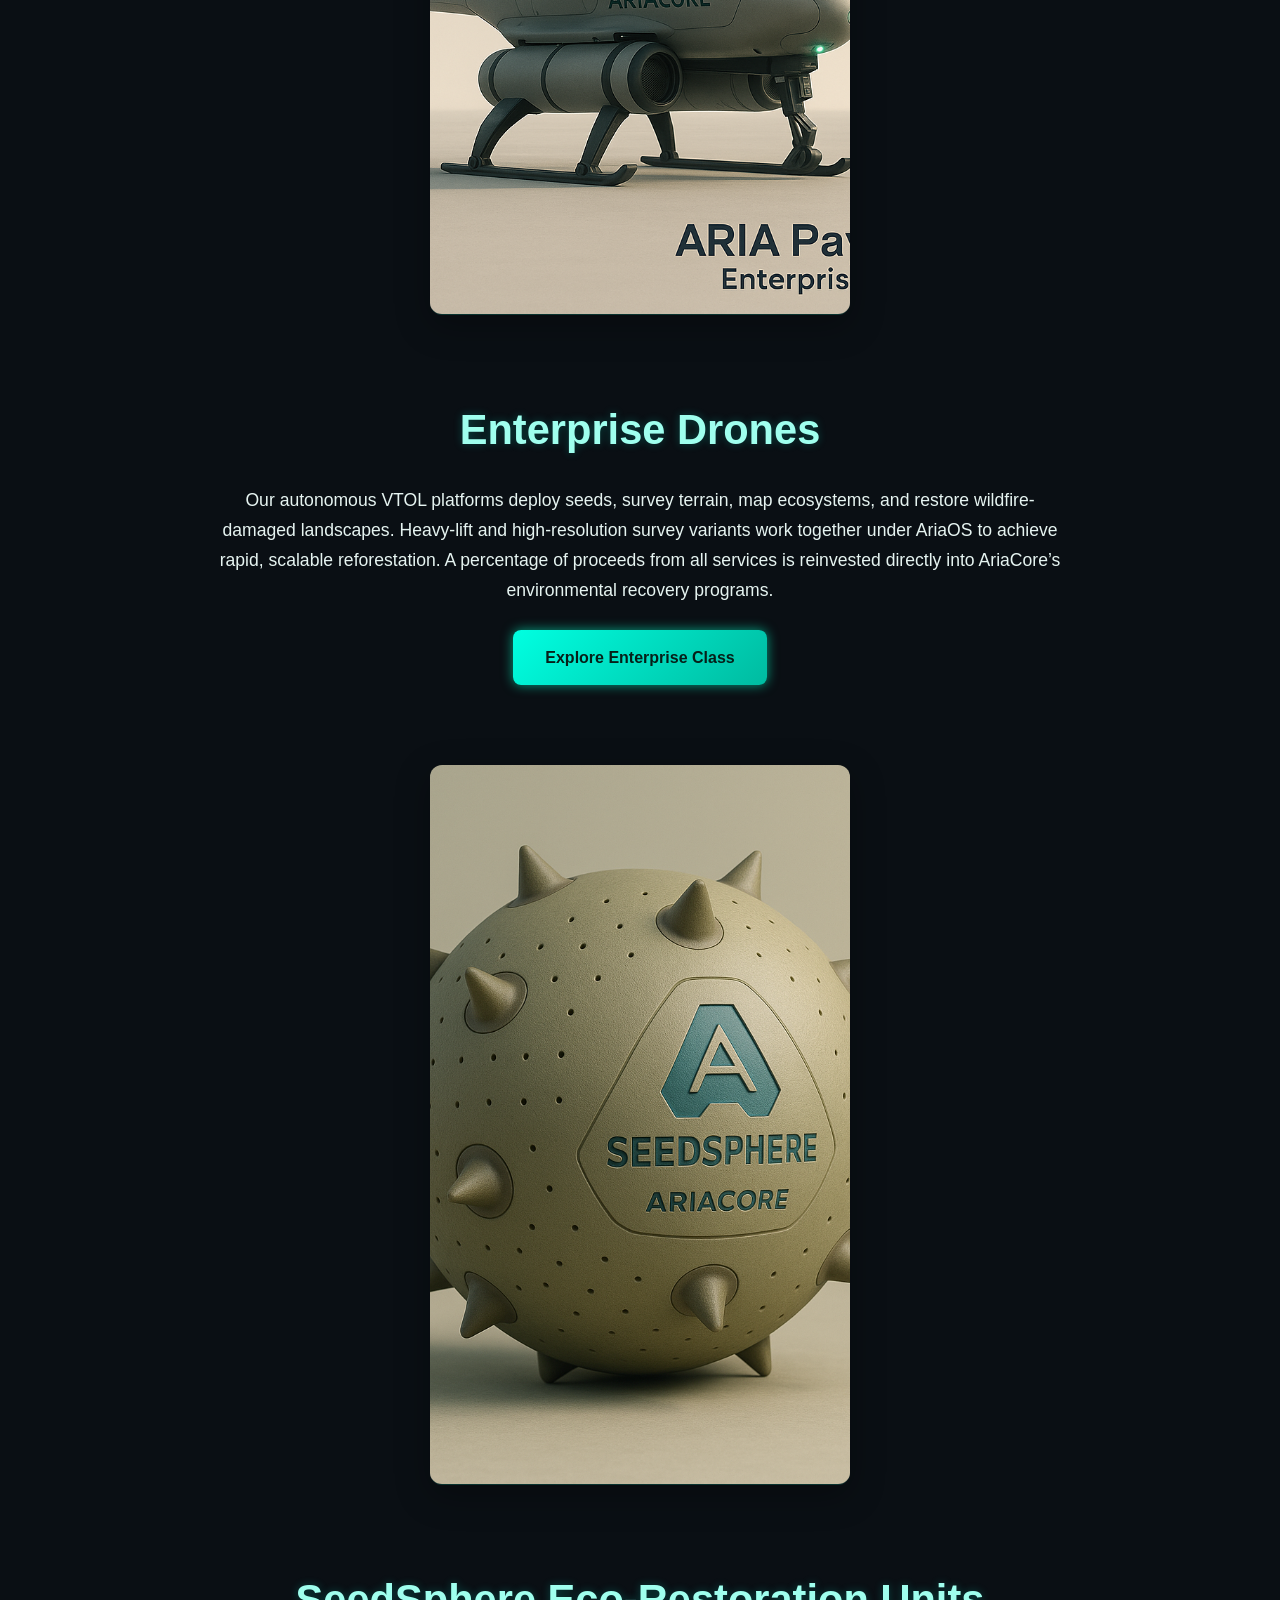
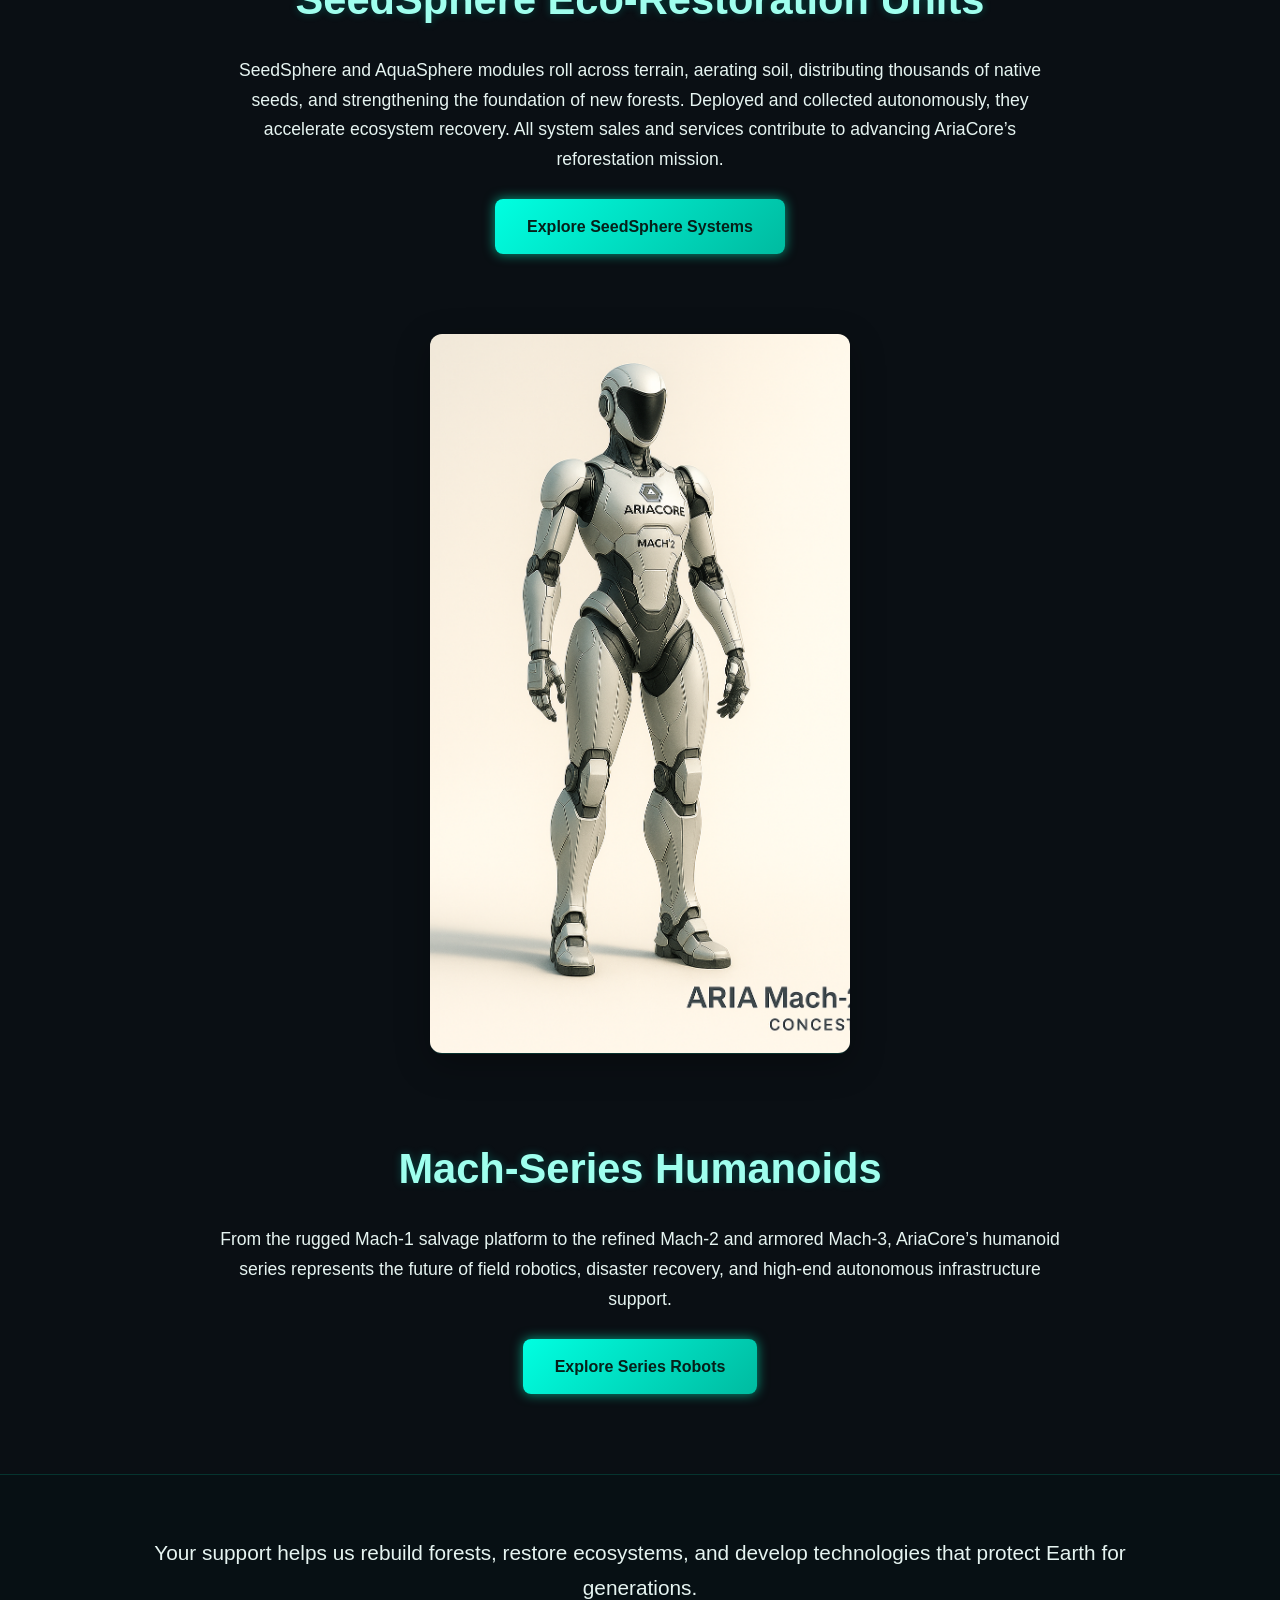
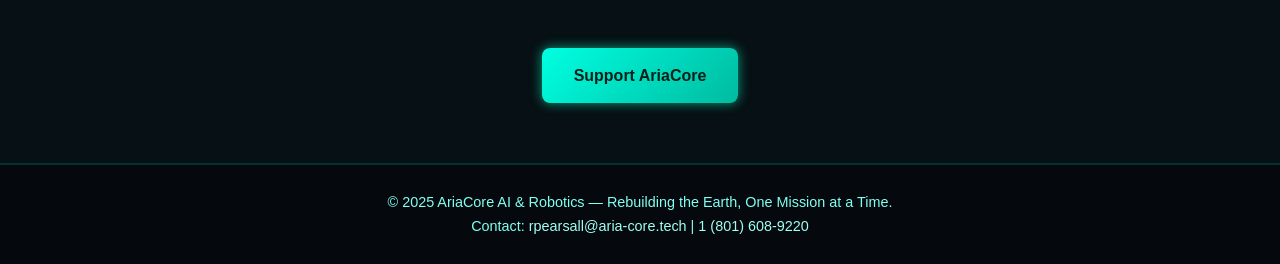
==== commit ee0ba2a6: "Update index.html" ====
--- a/index.html
+++ b/index.html
@@ -38,7 +38,7 @@
 <!-- ===============================
      EARTH HERO SECTION
 ================================== -->
-<header class="hero" style="background-image: url('images/Earth.jpg');">
+<header class="hero" style="background-image: url('images/Earth.png');">
     <div class="hero-content">
         <h1>AriaCore AI & Robotics</h1>
         <p>Autonomous, scalable robotics designed to heal the planet—one mission at a time.</p>
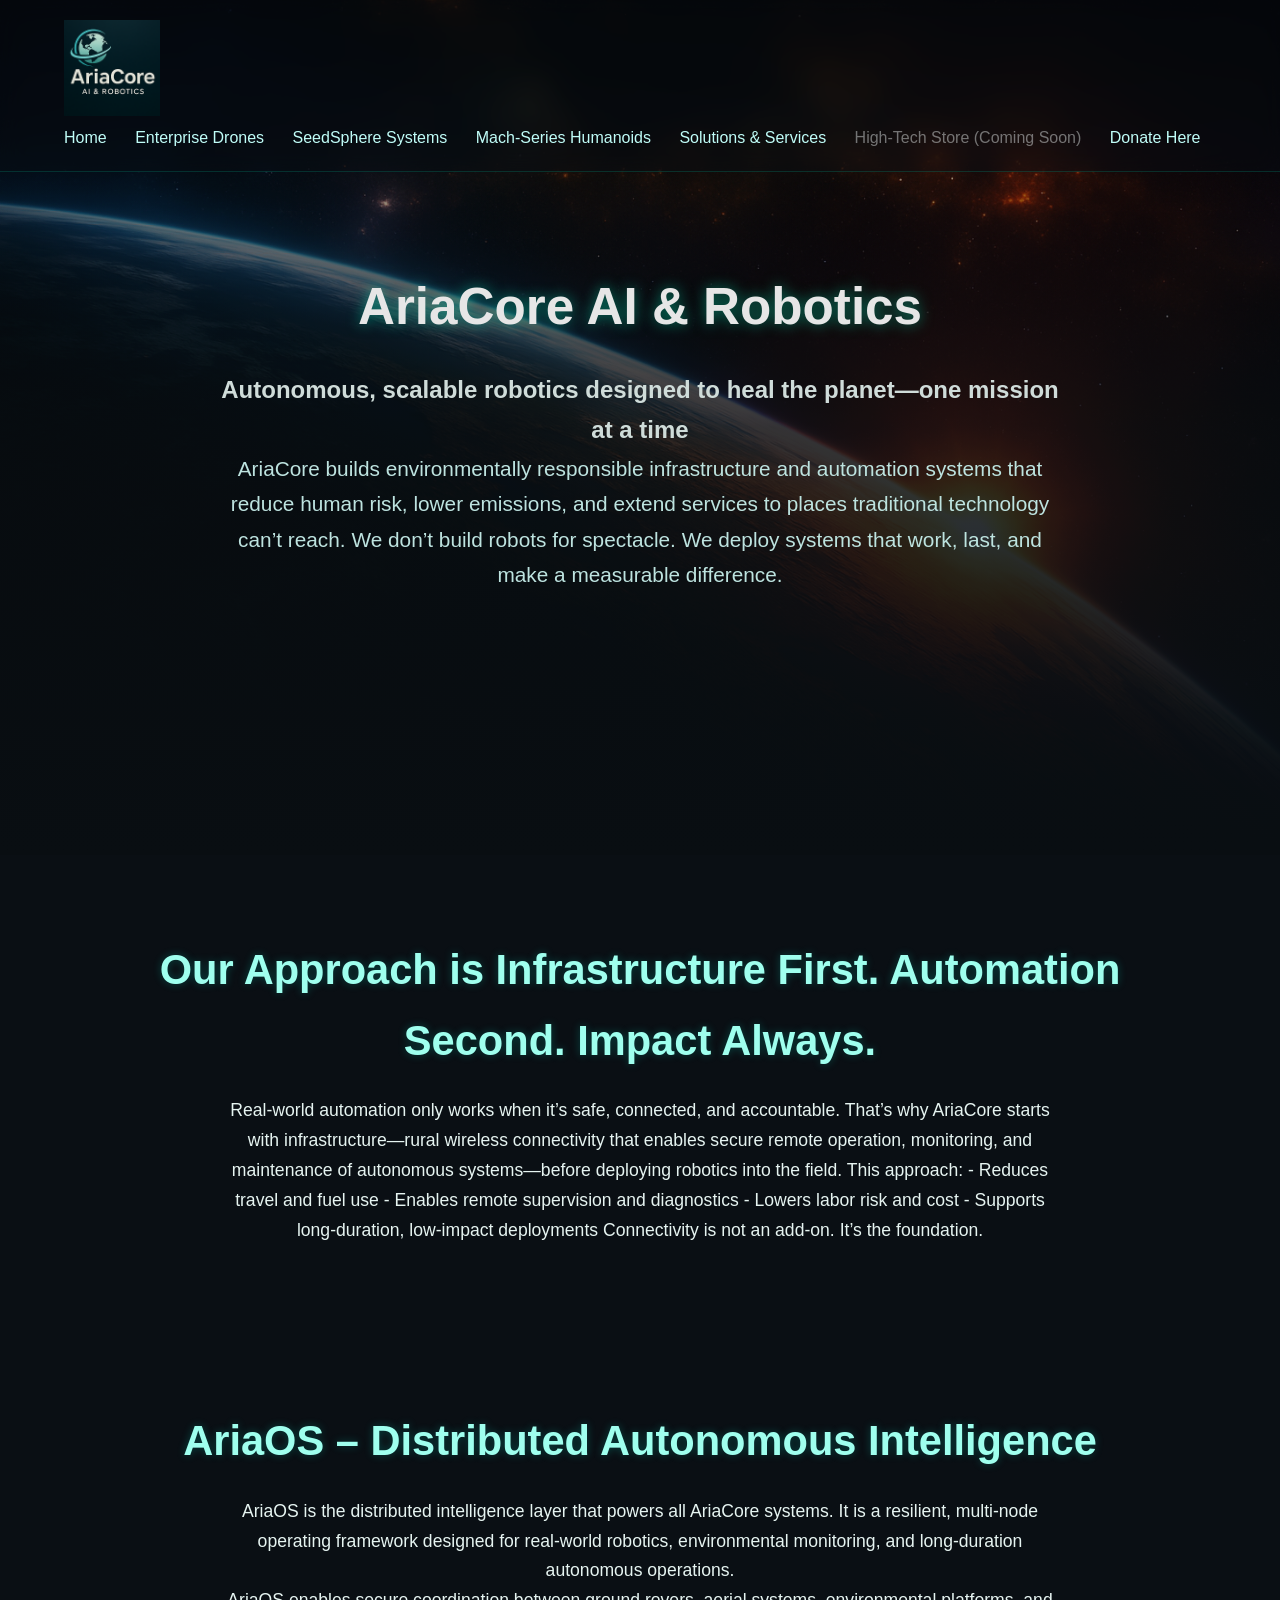
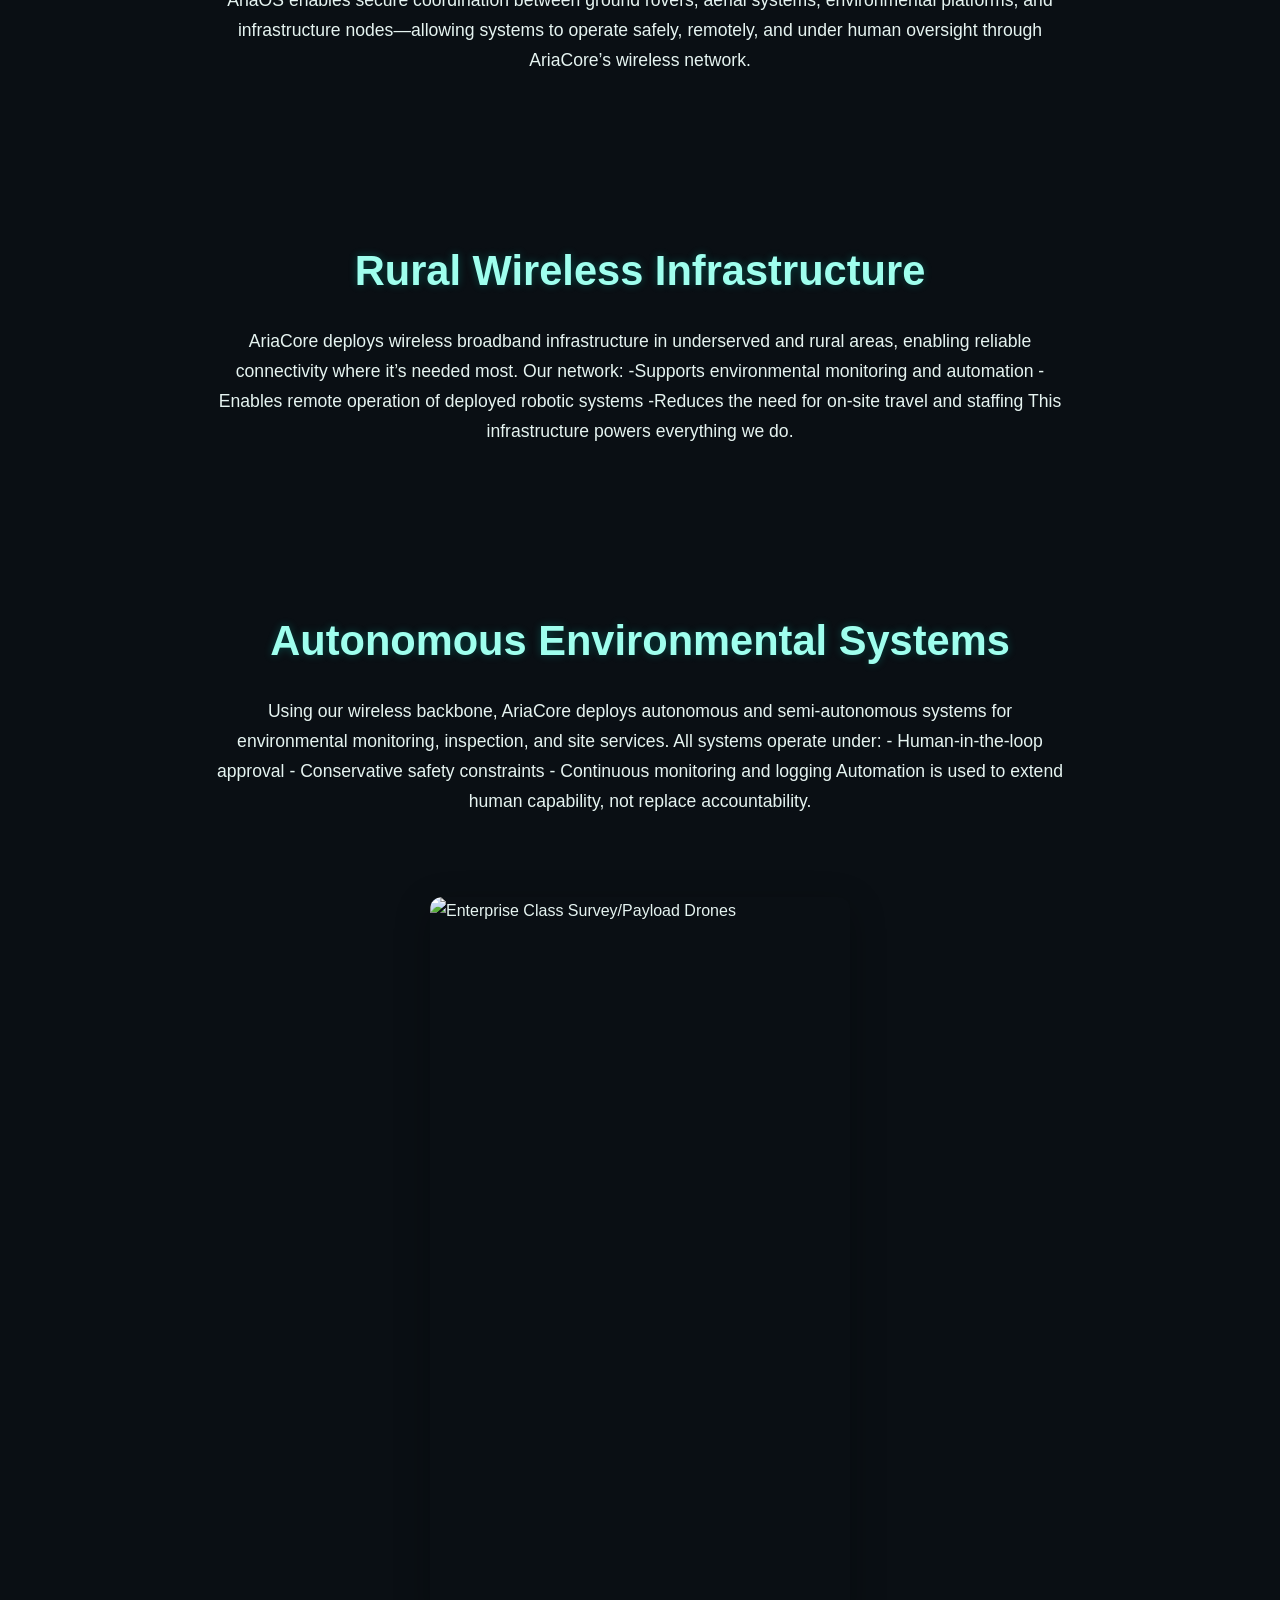
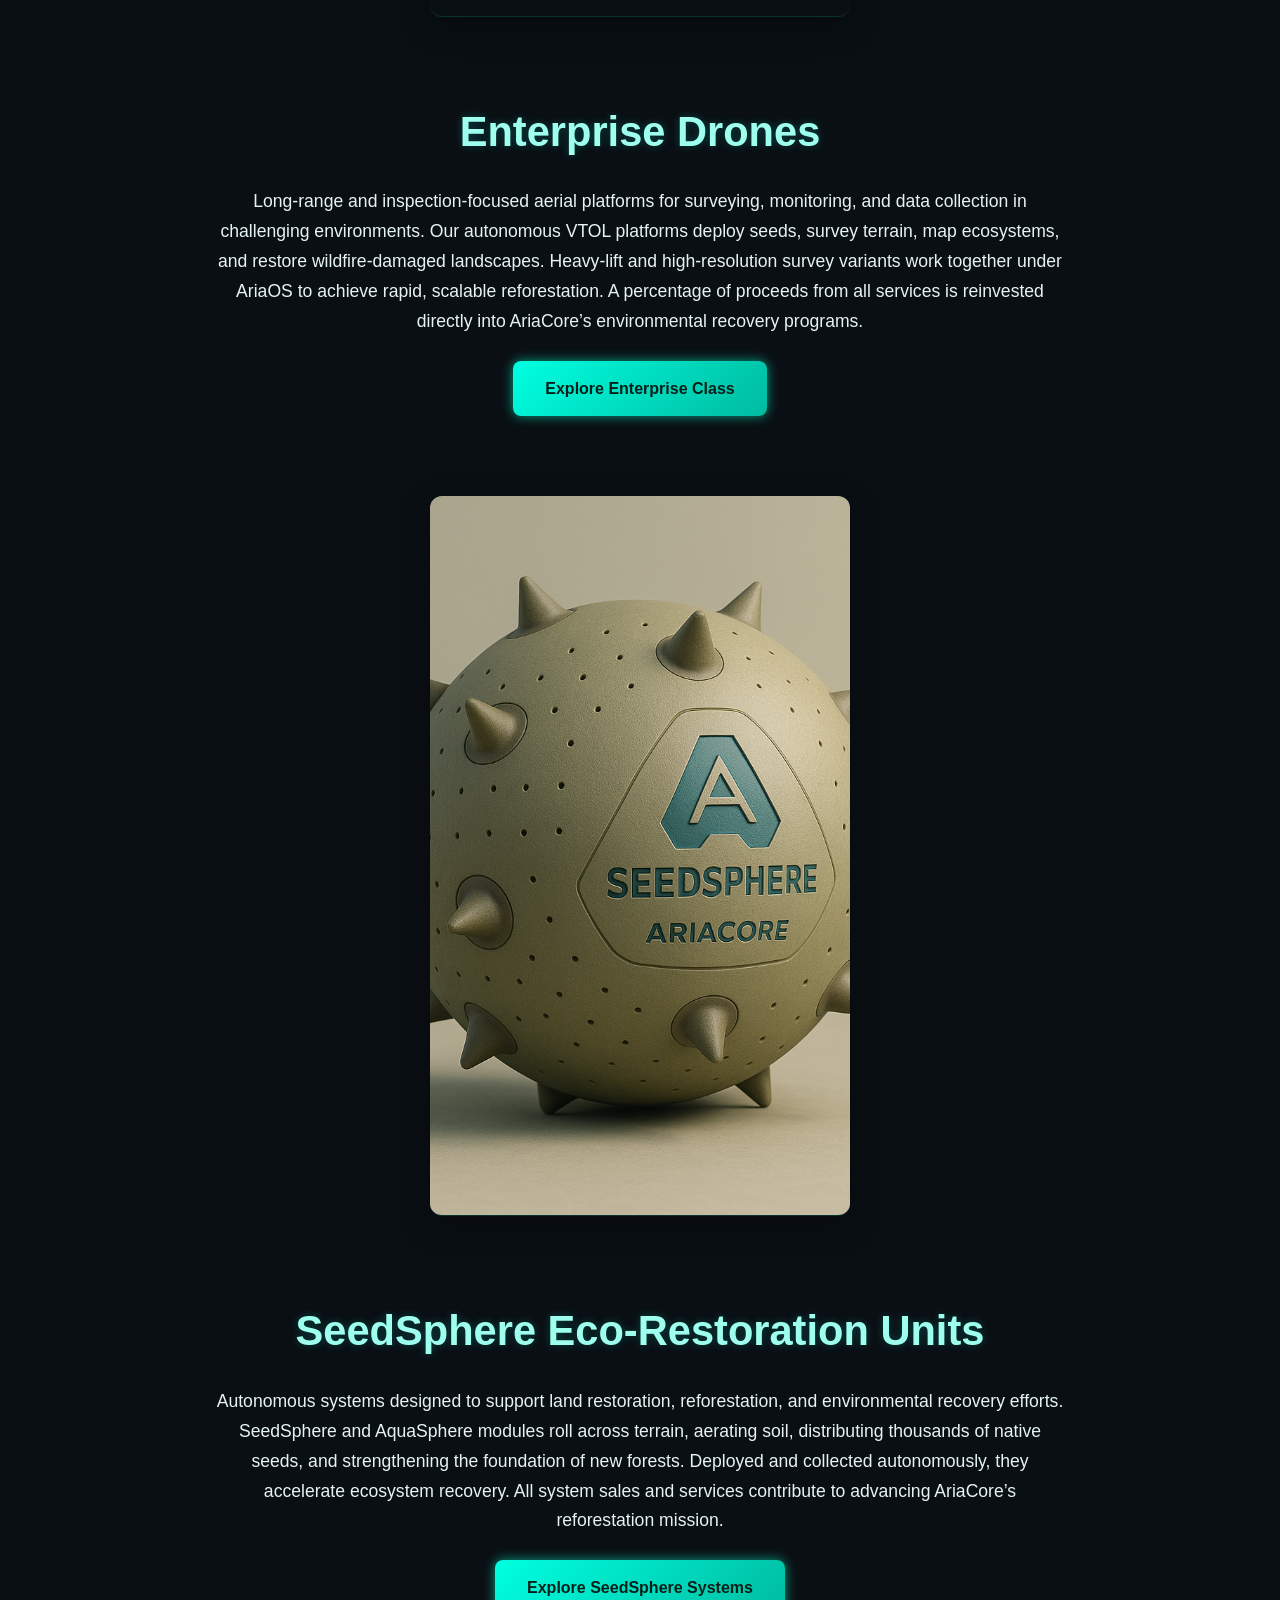
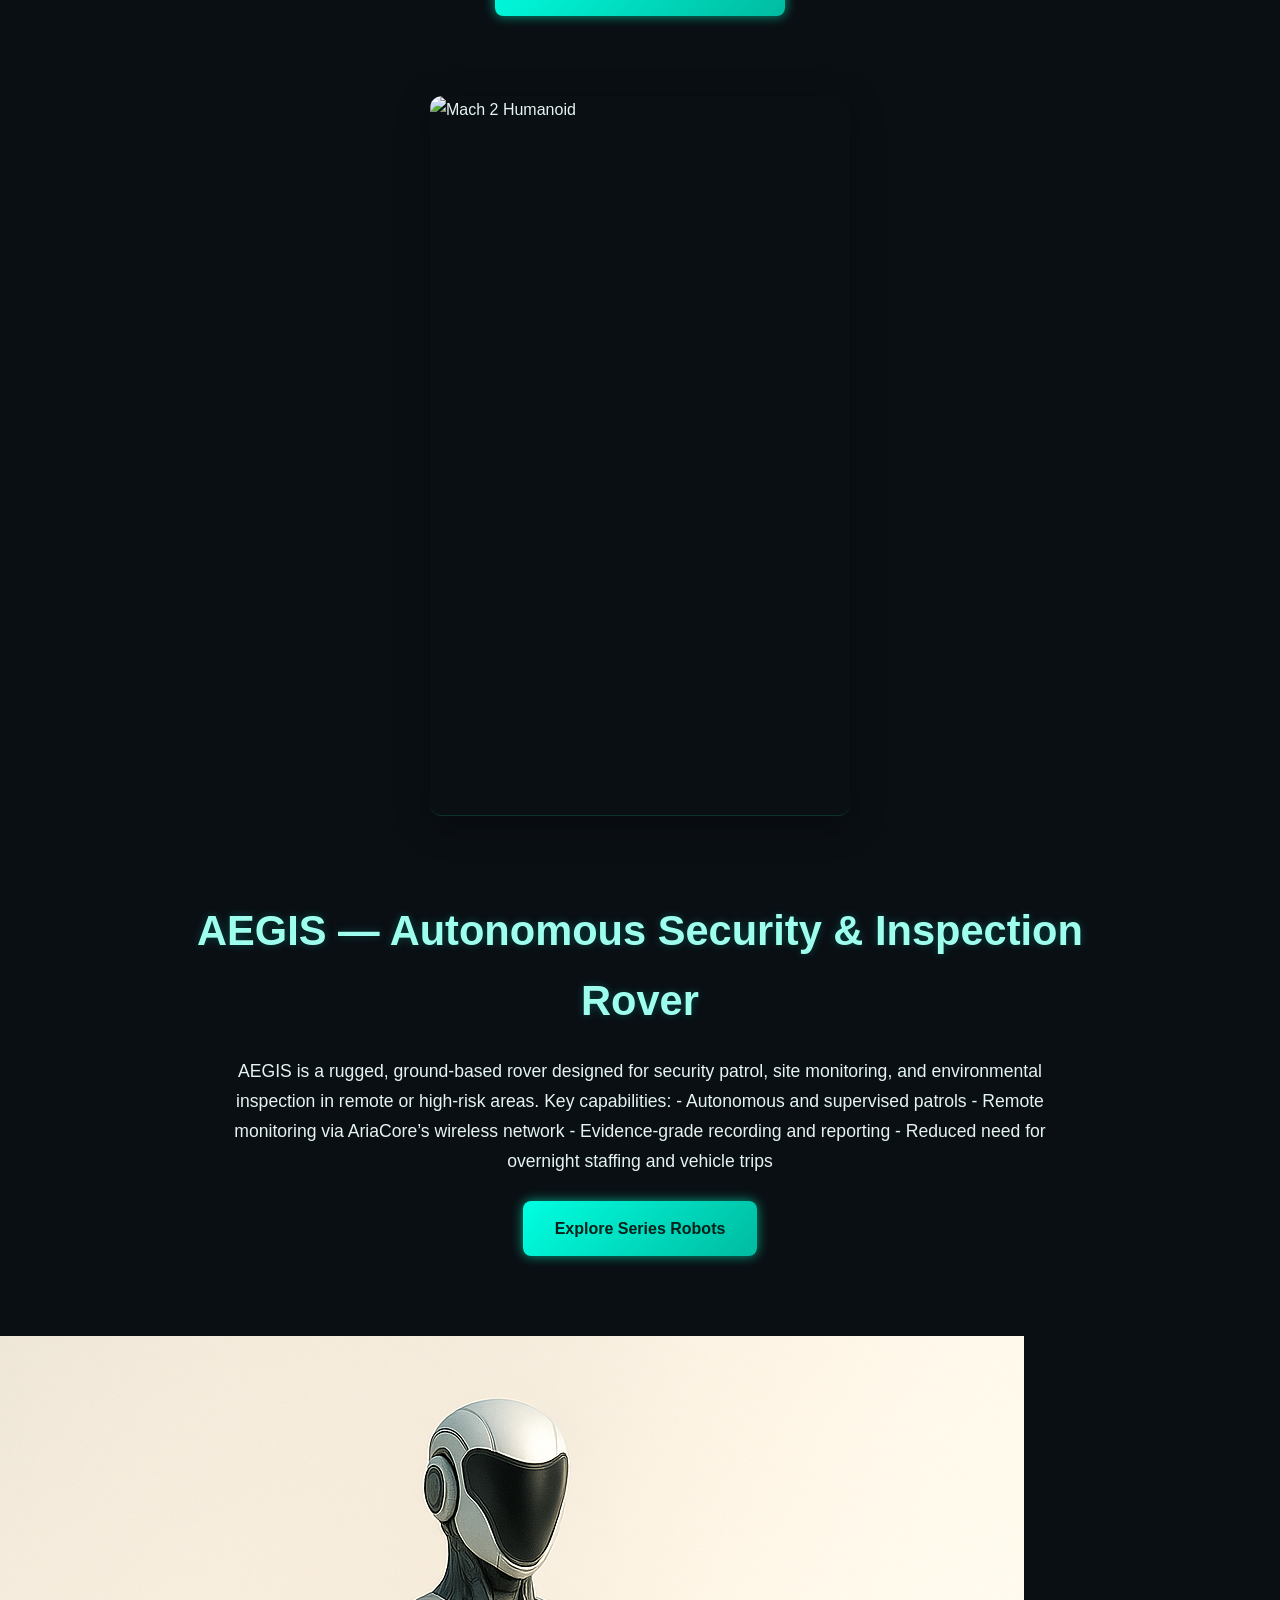
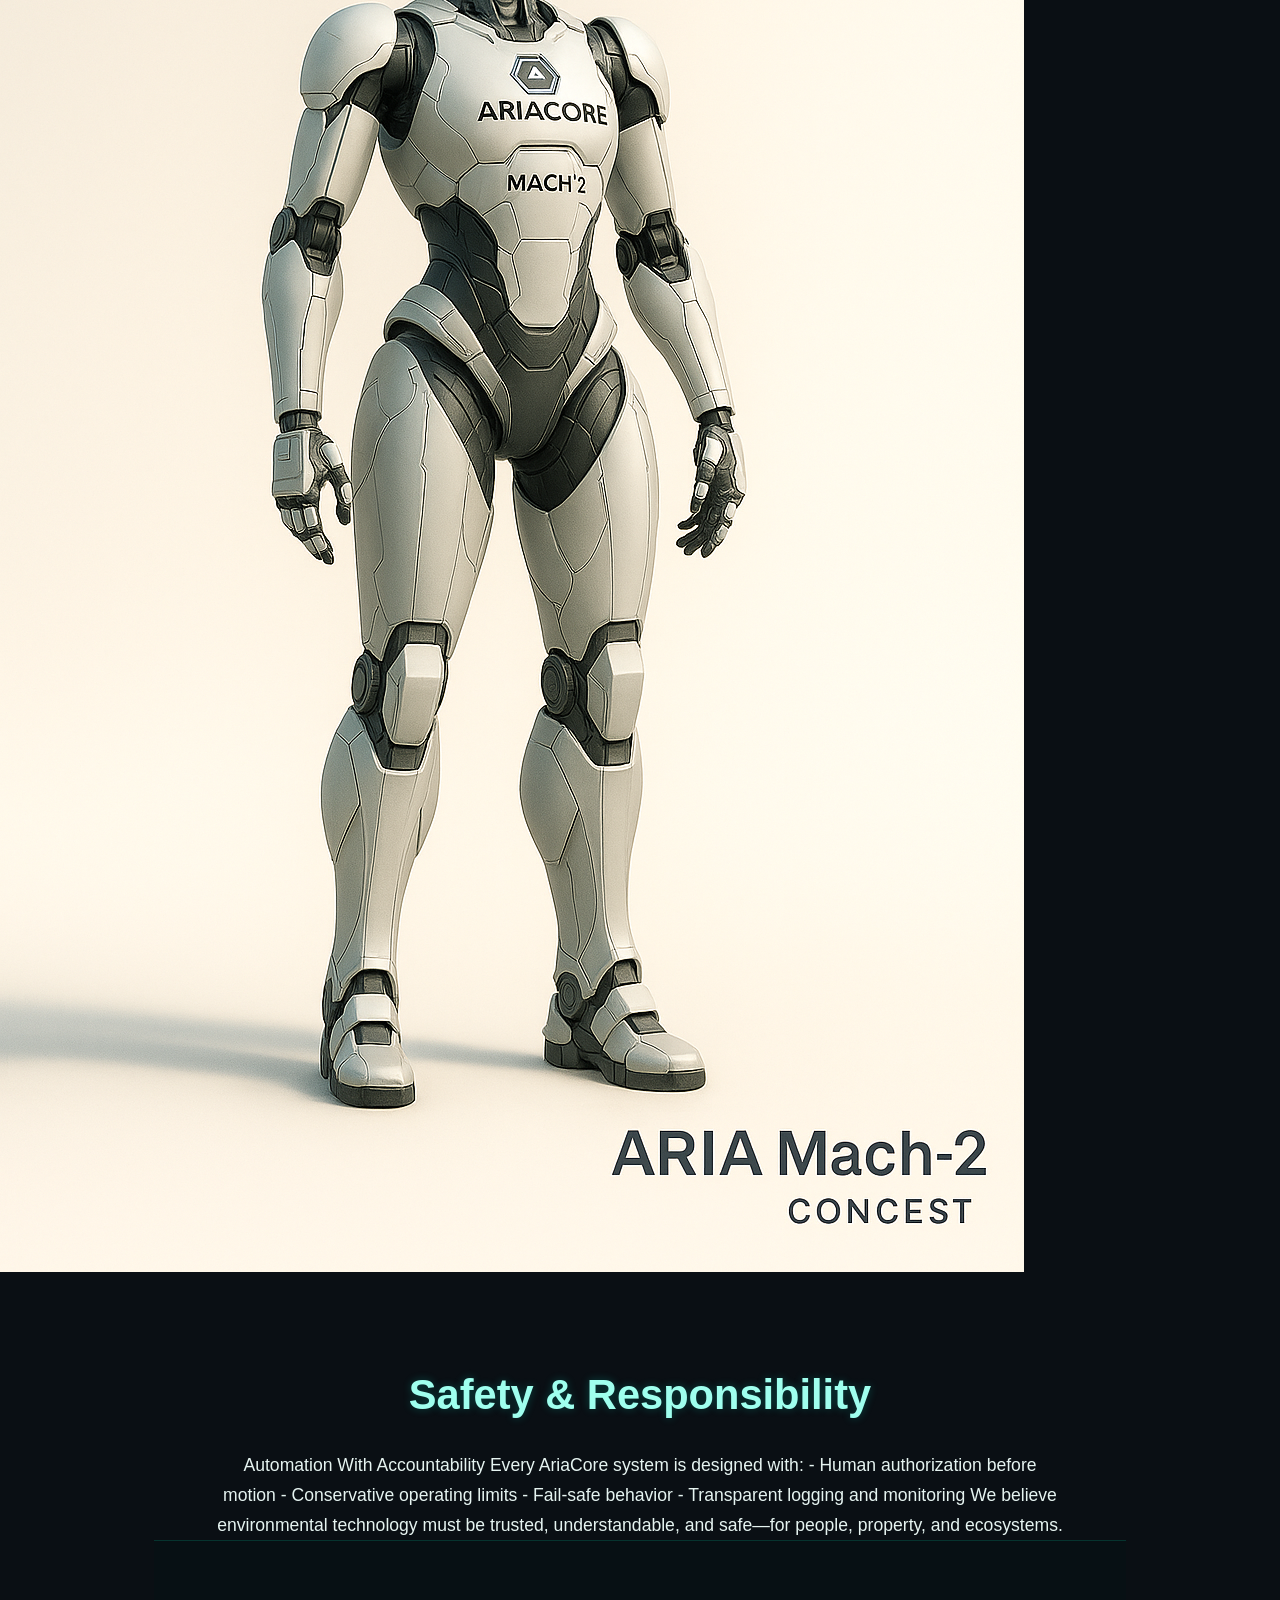
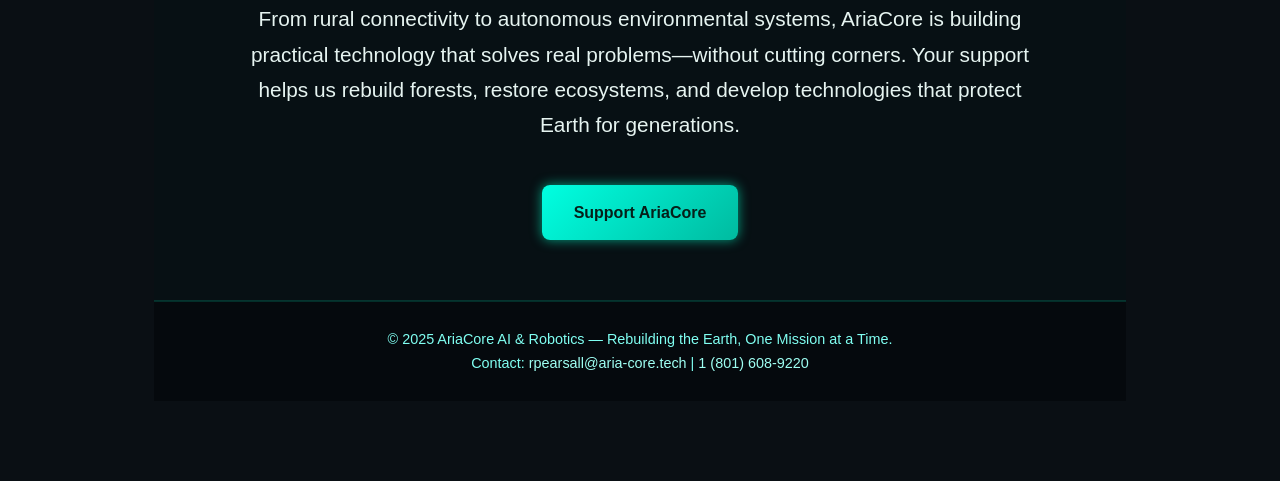
==== commit ad56f919: "Update index.html" ====
--- a/index.html
+++ b/index.html
@@ -41,31 +41,79 @@
 <header class="hero" style="background-image: url('images/Earth.png');">
     <div class="hero-content">
         <h1>AriaCore AI & Robotics</h1>
-        <p>Autonomous, scalable robotics designed to heal the planet—one mission at a time.</p>
+        <h2>Autonomous, scalable robotics designed to heal the planet—one mission at a time</h2>
+        <p>AriaCore builds environmentally responsible infrastructure and automation systems that reduce human risk, lower emissions, and extend services to places traditional technology can’t reach.
+            We don’t build robots for spectacle.
+            We deploy systems that work, last, and make a measurable difference.</p>
     </div>
 </header>
-
-<!-- ===============================
-     ARIAOS SECTION
+ <!-- ===============================
+     (Mission + Philosophy)
 ================================== -->
+<section class="section">
+    <h2>Our Approach is Infrastructure First. Automation Second. Impact Always.</h2>
+    <p>
+        Real-world automation only works when it’s safe, connected, and accountable.
+        That’s why AriaCore starts with infrastructure—rural wireless connectivity that enables secure remote operation, monitoring, and maintenance of autonomous systems—before deploying robotics into the field.
+        This approach:
+        - Reduces travel and fuel use
+        - Enables remote supervision and diagnostics
+        - Lowers labor risk and cost
+        - Supports long-duration, low-impact deployments
+        Connectivity is not an add-on. It’s the foundation.
+    </p>
+</section>
+    <!-- ===============================
+     Core Systems
+    ================================== -->
 <section class="section">
     <h2>AriaOS – Distributed Autonomous Intelligence</h2>
     <p>
-        AriaOS is the neural architecture that powers every AriaCore system.  
-        A resilient multi-node AI designed for real-world robotics, environmental missions,
-        and large-scale autonomy. AriaOS coordinates drones, SeedSpheres, and future Mach-series
-        humanoids into a unified ecological restoration network.
+        AriaOS is the distributed intelligence layer that powers all AriaCore systems.
+        It is a resilient, multi-node operating framework designed for real-world robotics,
+        environmental monitoring, and long-duration autonomous operations.
+    </p>
+    <p>
+        AriaOS enables secure coordination between ground rovers, aerial systems,
+        environmental platforms, and infrastructure nodes—allowing systems to operate
+        safely, remotely, and under human oversight through AriaCore’s wireless network.
     </p>
 </section>
 
+<section class="section">
+    <h2>Rural Wireless Infrastructure</h2>
+    <p>
+     AriaCore deploys wireless broadband infrastructure in underserved and rural areas, enabling reliable connectivity where it’s needed most.
+    Our network:
+    -Supports environmental monitoring and automation
+    -Enables remote operation of deployed robotic systems
+    -Reduces the need for on-site travel and staffing
+    This infrastructure powers everything we do.
+    </p>
+</section>
+
+    <section class="section">
+    <h2>Autonomous Environmental Systems</h2>
+    <p>
+    Using our wireless backbone, AriaCore deploys autonomous and semi-autonomous systems for environmental monitoring, inspection, and site services.
+    All systems operate under:
+    - Human-in-the-loop approval
+    - Conservative safety constraints
+    - Continuous monitoring and logging
+    Automation is used to extend human capability, not replace accountability.
+    </p>
+    </section>
+    
+    
 <!-- ===============================
      ENTERPRISE DRONE HERO
 ================================== -->
-<img src="images/payload_drone.png" alt="Enterprise Payload Drone" class="hero-img fade-in humanoid-img">
+<img src="images/Drone.png" alt="Enterprise Class Survey/Payload Drones" class="hero-img fade-in humanoid-img">
 
 <section class="section">
     <h2>Enterprise Drones</h2>
     <p>
+        Long-range and inspection-focused aerial platforms for surveying, monitoring, and data collection in challenging environments.
         Our autonomous VTOL platforms deploy seeds, survey terrain, map ecosystems, and restore wildfire-damaged landscapes.
         Heavy-lift and high-resolution survey variants work together under AriaOS to achieve rapid, scalable reforestation.
         A percentage of proceeds from all services is reinvested directly into AriaCore’s environmental recovery programs.
@@ -81,6 +129,7 @@
 <section class="section">
     <h2>SeedSphere Eco-Restoration Units</h2>
     <p>
+        Autonomous systems designed to support land restoration, reforestation, and environmental recovery efforts.
         SeedSphere and AquaSphere modules roll across terrain, aerating soil, distributing thousands of native seeds,
         and strengthening the foundation of new forests. Deployed and collected autonomously, they accelerate ecosystem recovery.
         All system sales and services contribute to advancing AriaCore’s reforestation mission.
@@ -91,23 +140,46 @@
 <!-- ===============================
      MACH-SERIES HUMANOIDS HERO
 ================================== -->
- <img src="images/mach2.png" alt="Mach 2 Humanoid" class="hero-img fade-in humanoid-img">
+ <img src="images/Aegis.png" alt="Mach 2 Humanoid" class="hero-img fade-in humanoid-img">
 
 <section class="section">
-    <h2>Mach-Series Humanoids</h2>
+    <h2>AEGIS — Autonomous Security & Inspection Rover</h2>
     <p>
-        From the rugged Mach-1 salvage platform to the refined Mach-2 and armored Mach-3,
-        AriaCore’s humanoid series represents the future of field robotics, disaster recovery,
-        and high-end autonomous infrastructure support.
+    AEGIS is a rugged, ground-based rover designed for security patrol, site monitoring, and environmental inspection in remote or high-risk areas.
+    Key capabilities:
+    - Autonomous and supervised patrols
+    - Remote monitoring via AriaCore’s wireless network
+    - Evidence-grade recording and reporting
+    - Reduced need for overnight staffing and vehicle trips
+  
     </p>
        <a href="humanoids.html" class="btn">Explore Series Robots</a>
 </section>
+<!-- ===============================
+   About section
+================================== -->
+<img src="images/mach2.png" alt= class=>
+    <section class="section">
+    <h2>Safety & Responsibility</h2>
+        <p>
+            Automation With Accountability
+            Every AriaCore system is designed with:
+            - Human authorization before motion
+            - Conservative operating limits
+            - Fail-safe behavior
+            - Transparent logging and monitoring
+            We believe environmental technology must be trusted, understandable, and safe—for people, property, and ecosystems.
+        </p>
+
+    
 
 <!-- ===============================
      SUPPORT SECTION
 ================================== -->
 <section class="support">
-    <p>Your support helps us rebuild forests, restore ecosystems, and develop technologies that protect Earth for generations.</p>
+    <p>
+        From rural connectivity to autonomous environmental systems, AriaCore is building practical technology that solves real problems—without cutting corners.
+        Your support helps us rebuild forests, restore ecosystems, and develop technologies that protect Earth for generations.</p>
     <a class="btn" href="https://www.paypal.com/ncp/payment/SB6DYRDWK26SE" target="_blank">Support AriaCore</a>
 </section>
 
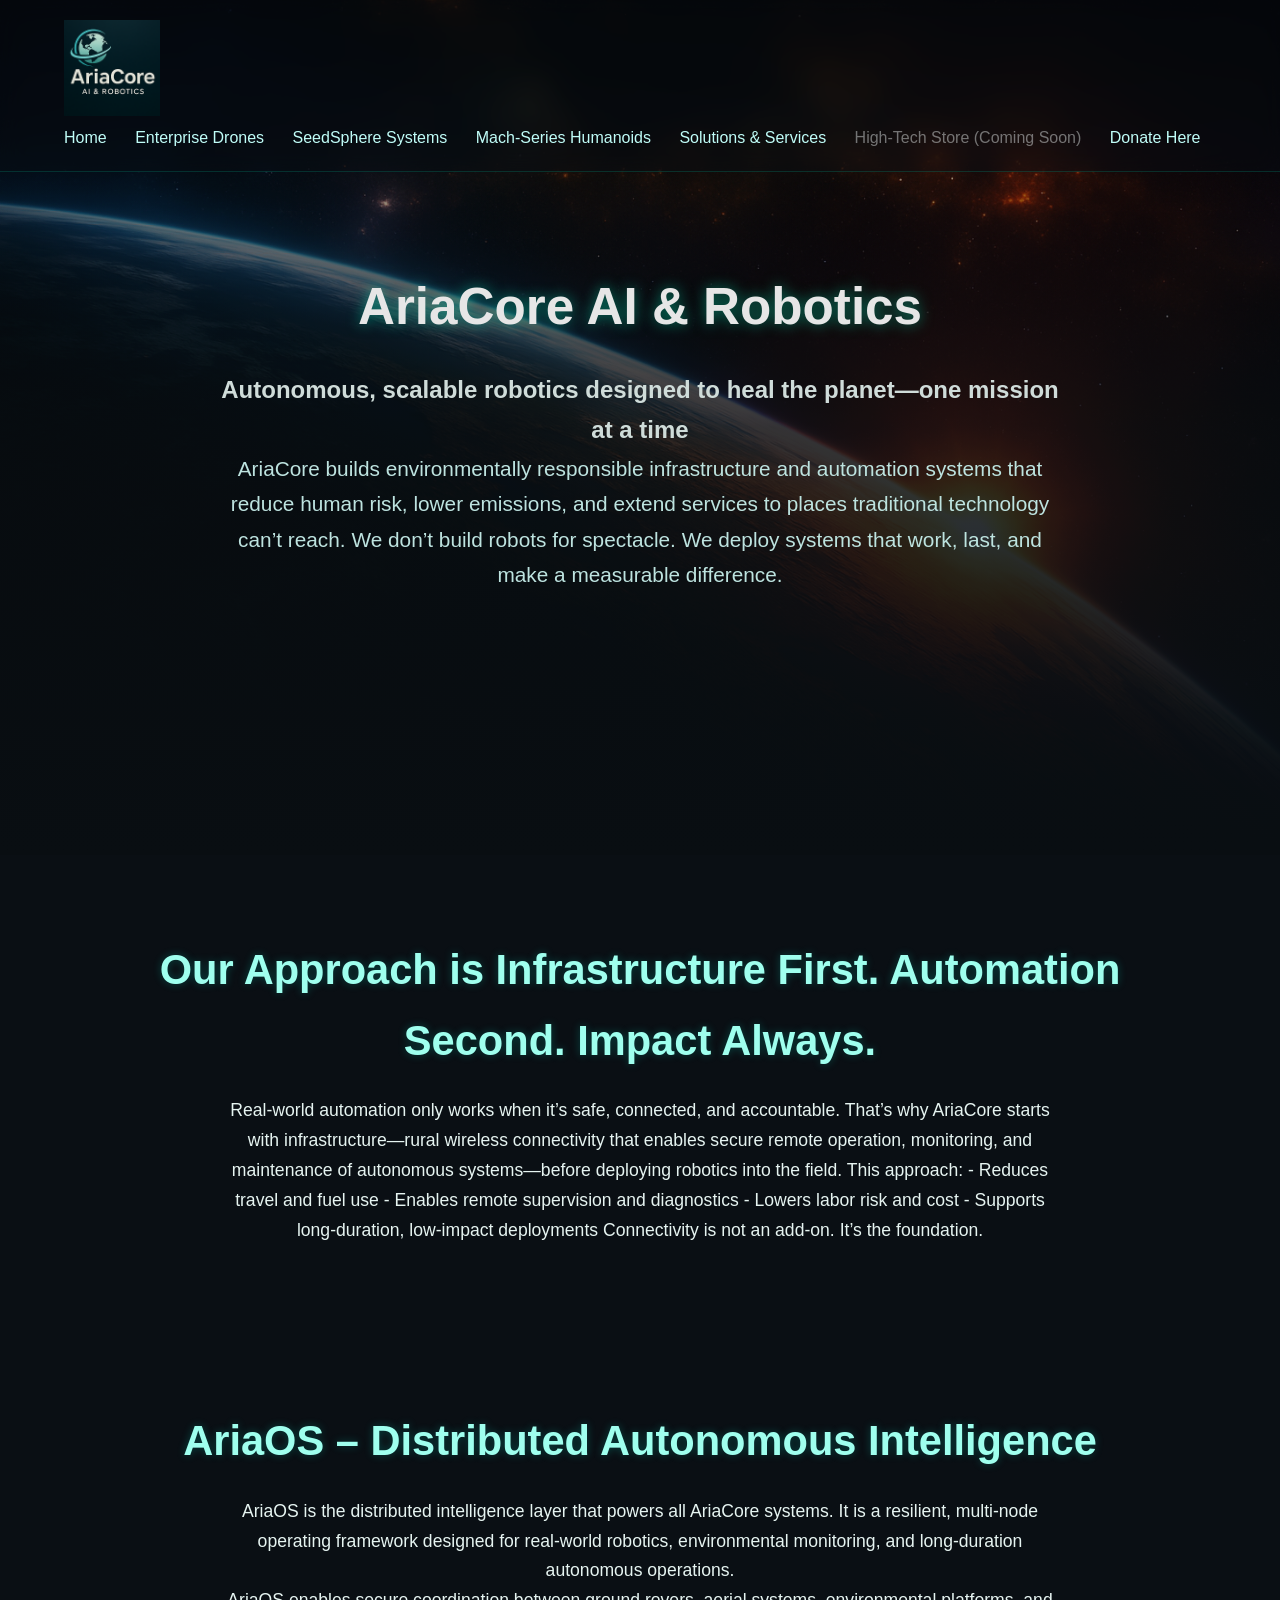
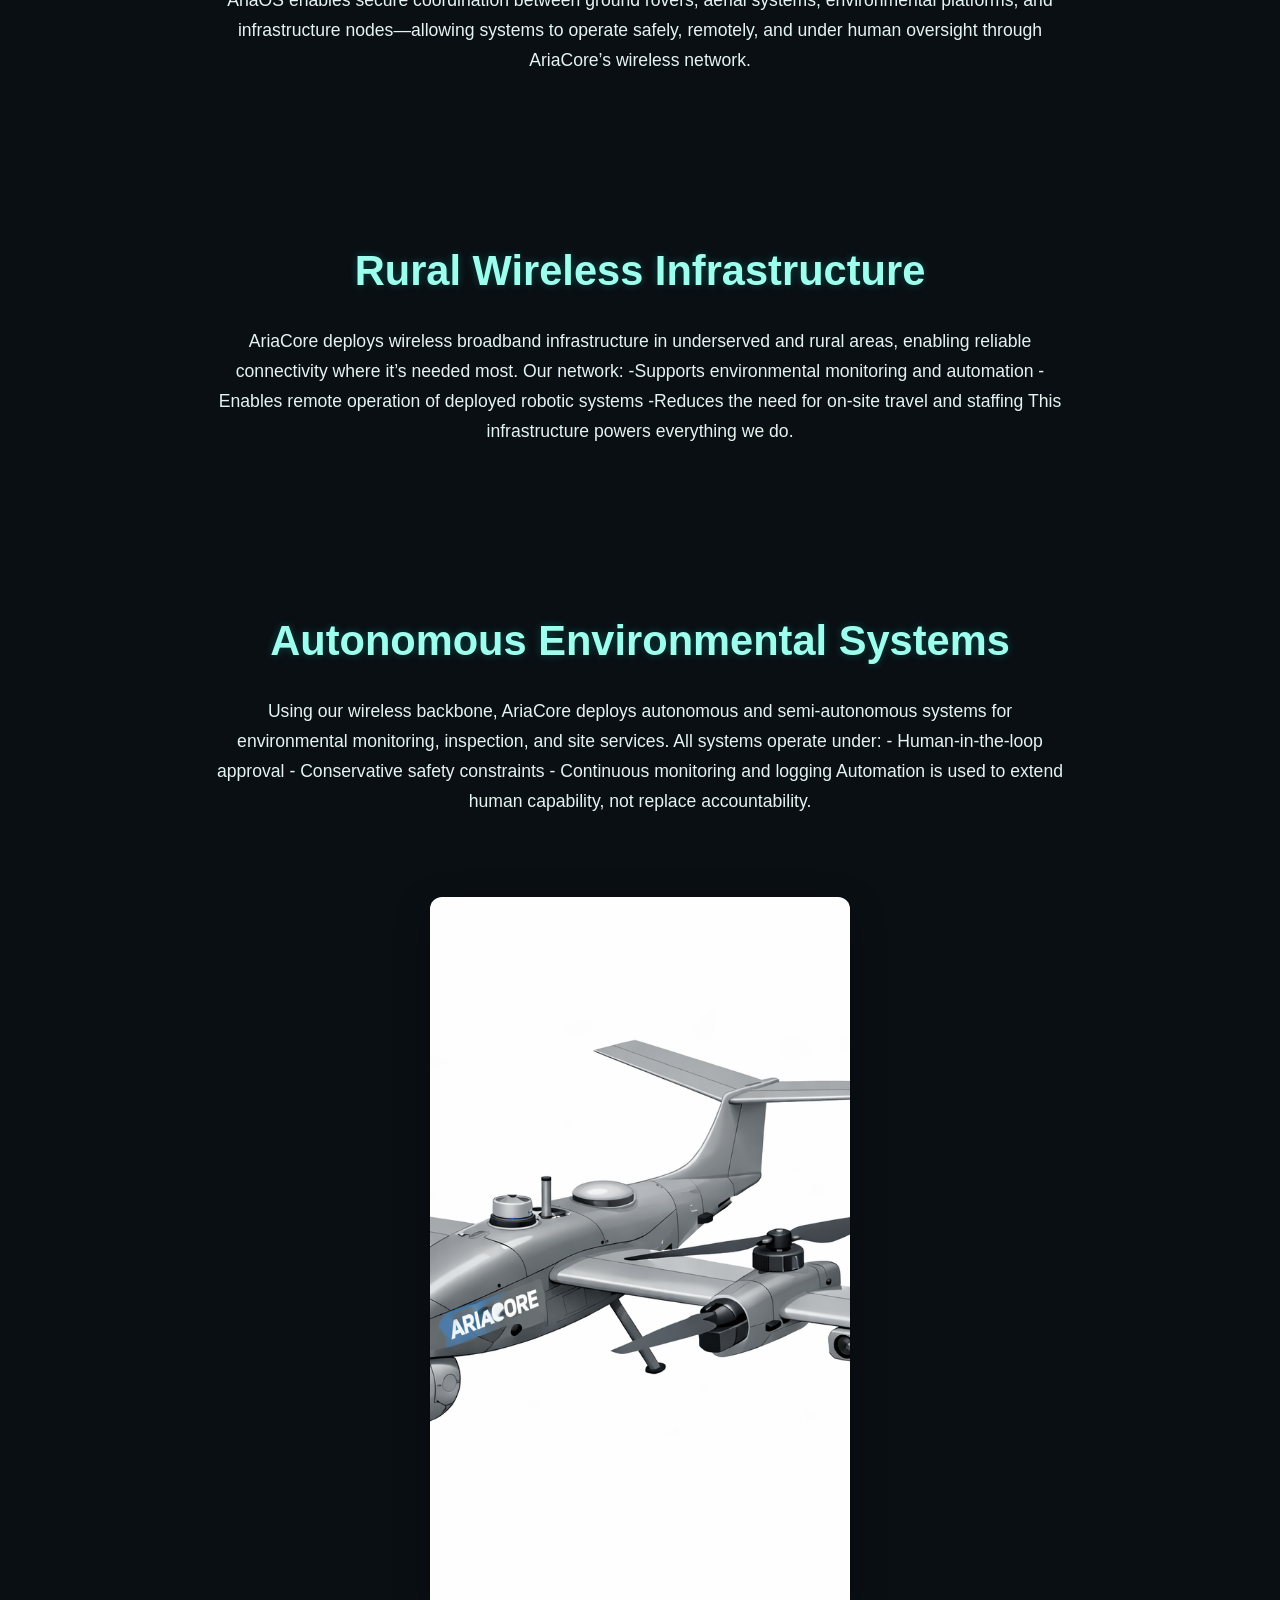
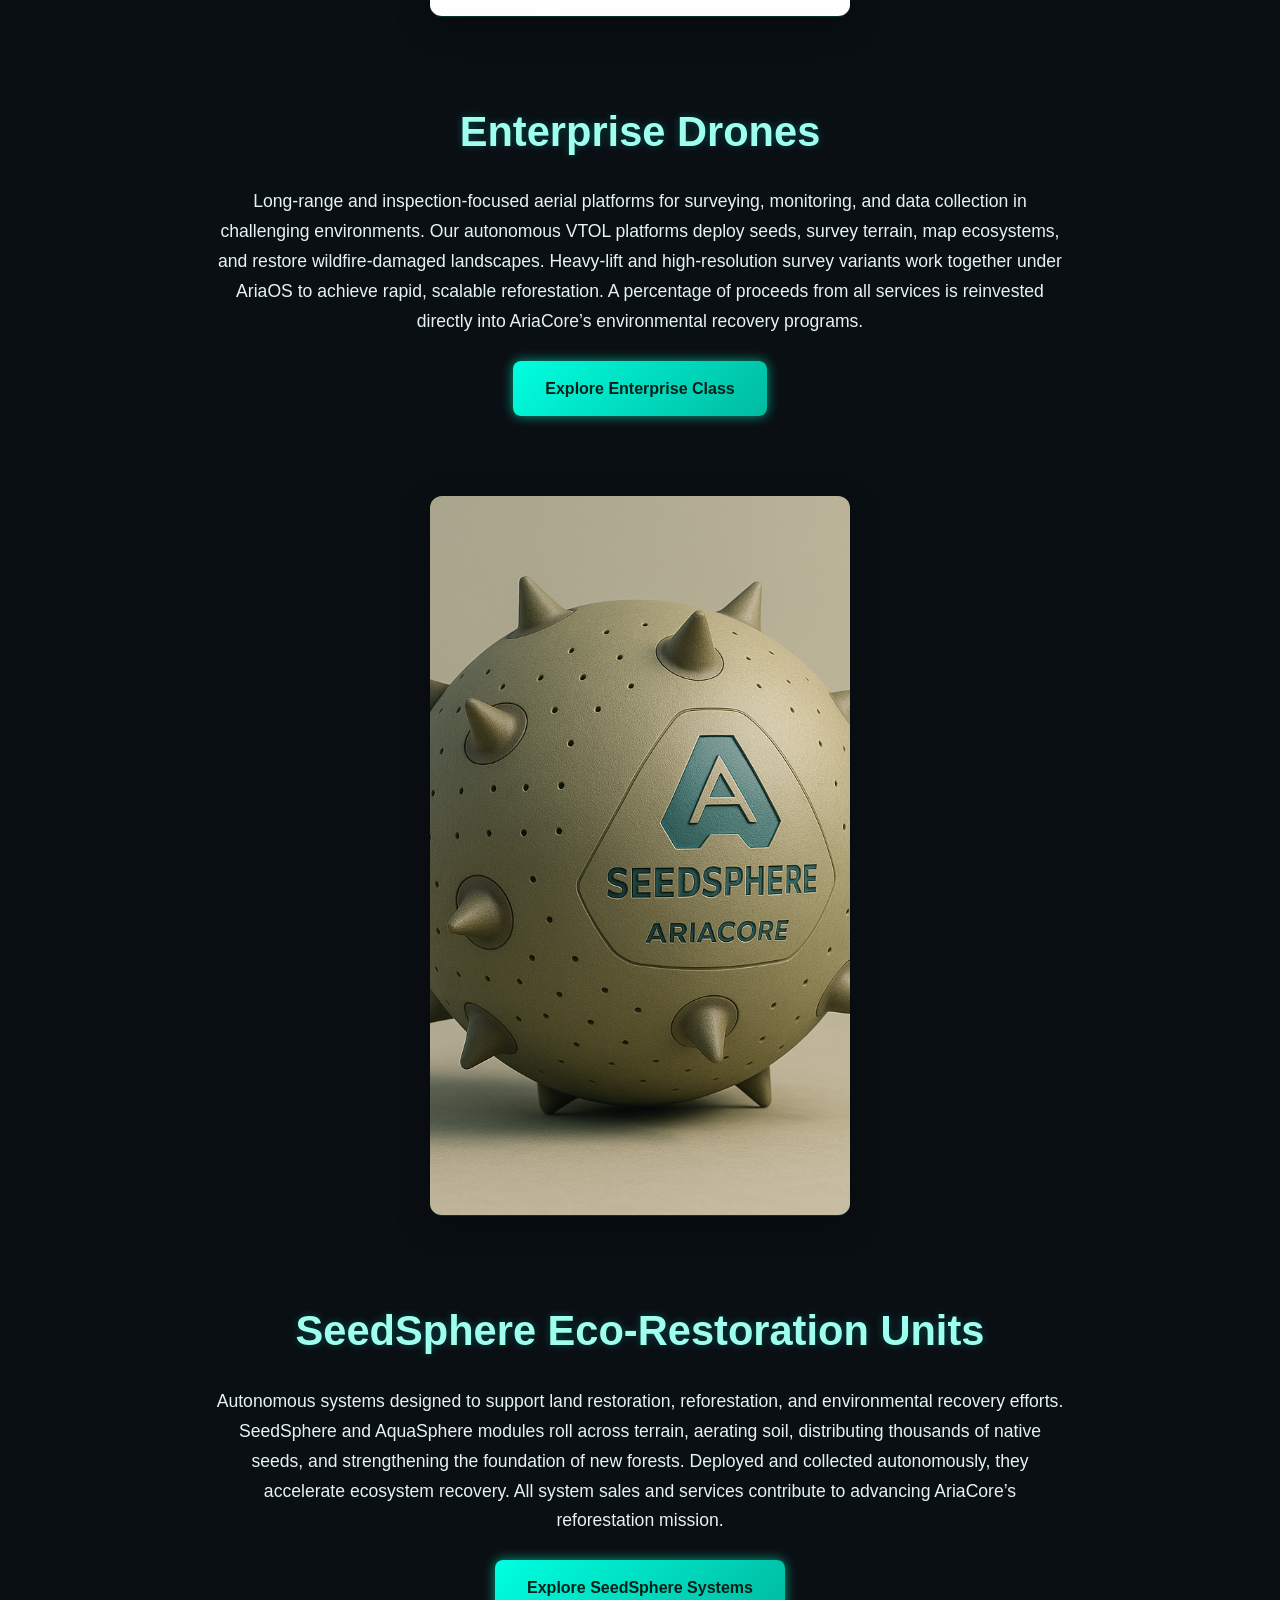
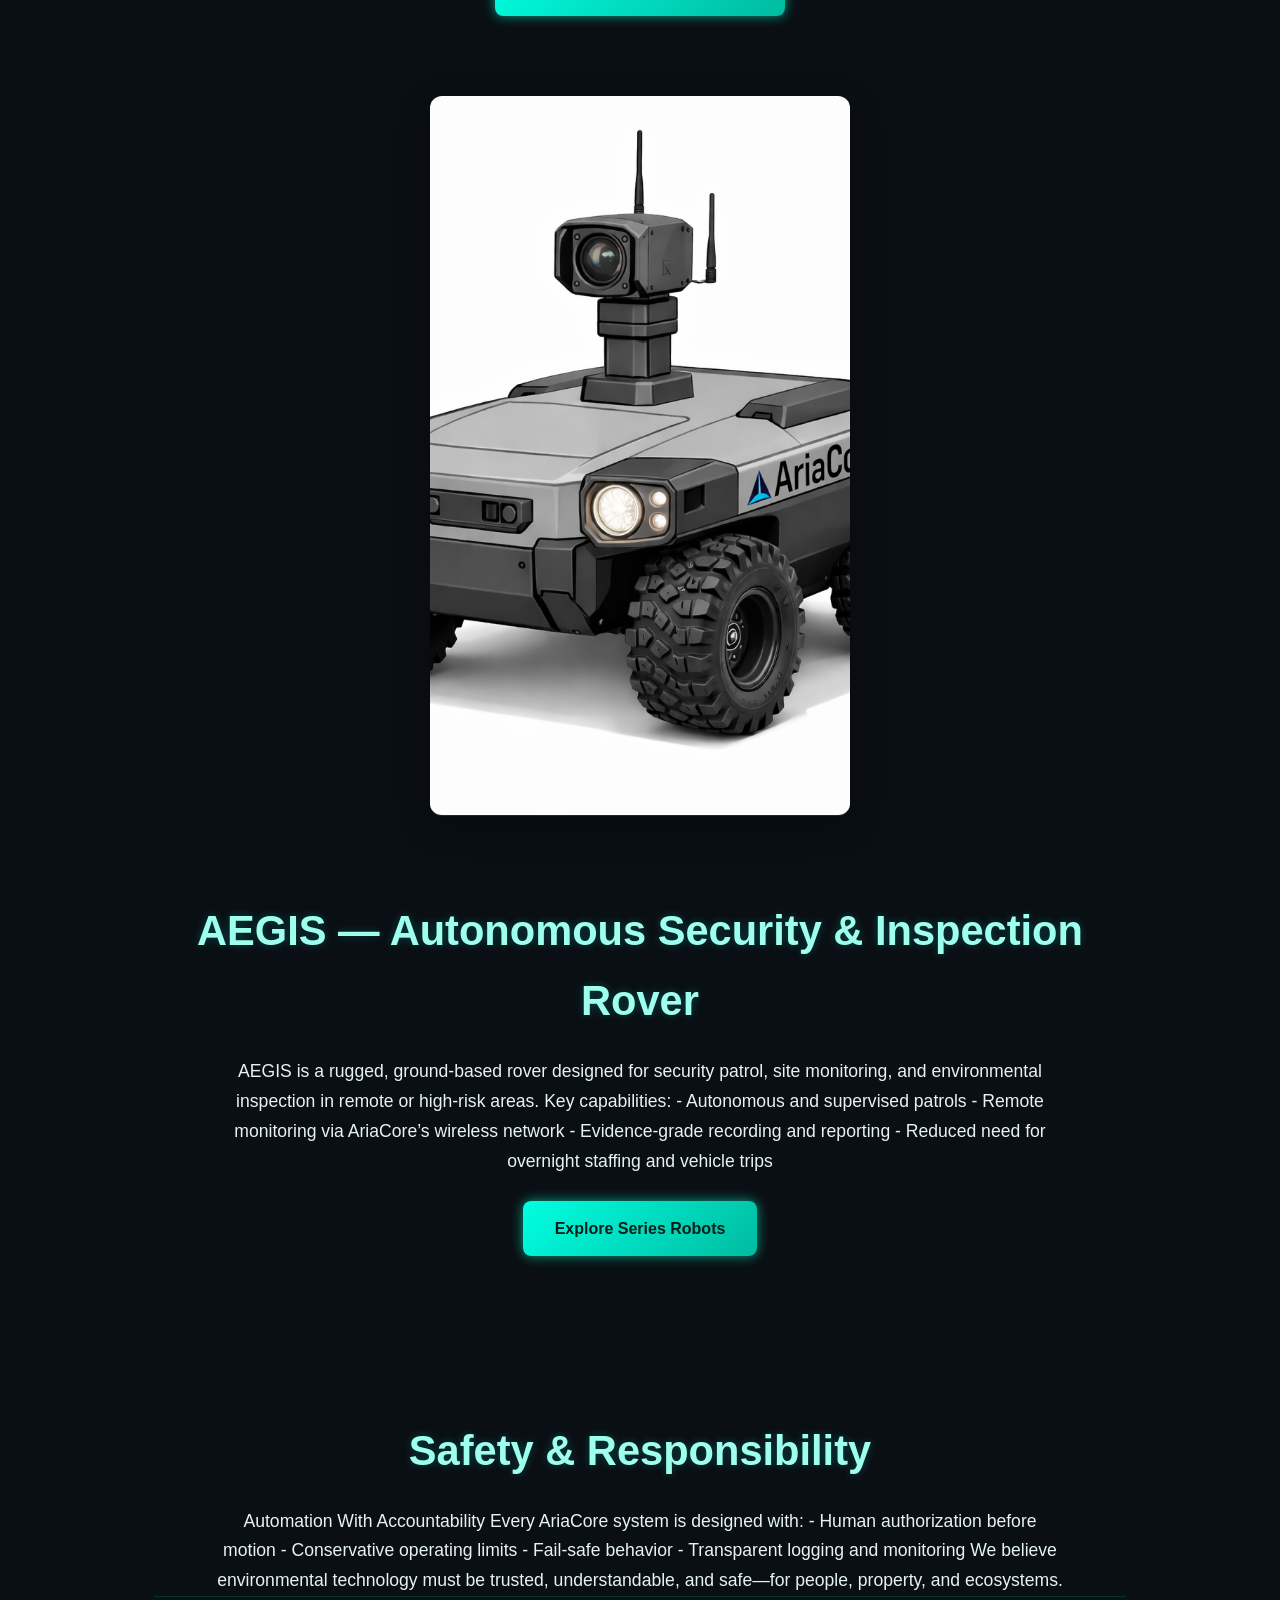
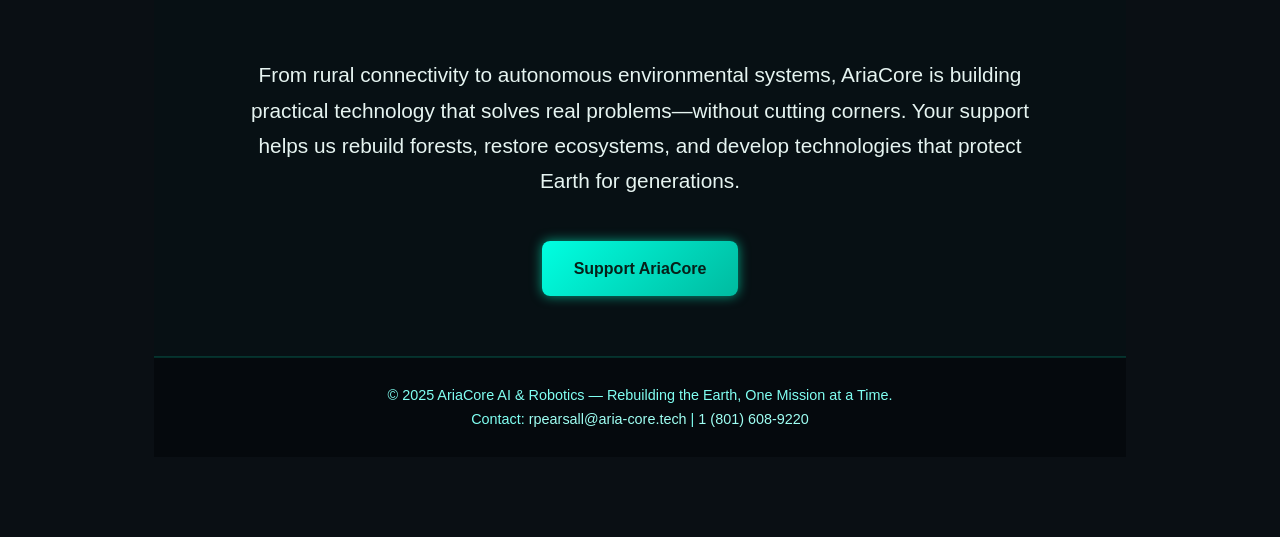
==== commit d9d01342: "Update index.html" ====
--- a/index.html
+++ b/index.html
@@ -158,7 +158,7 @@
 <!-- ===============================
    About section
 ================================== -->
-<img src="images/mach2.png" alt= class=>
+
     <section class="section">
     <h2>Safety & Responsibility</h2>
         <p>
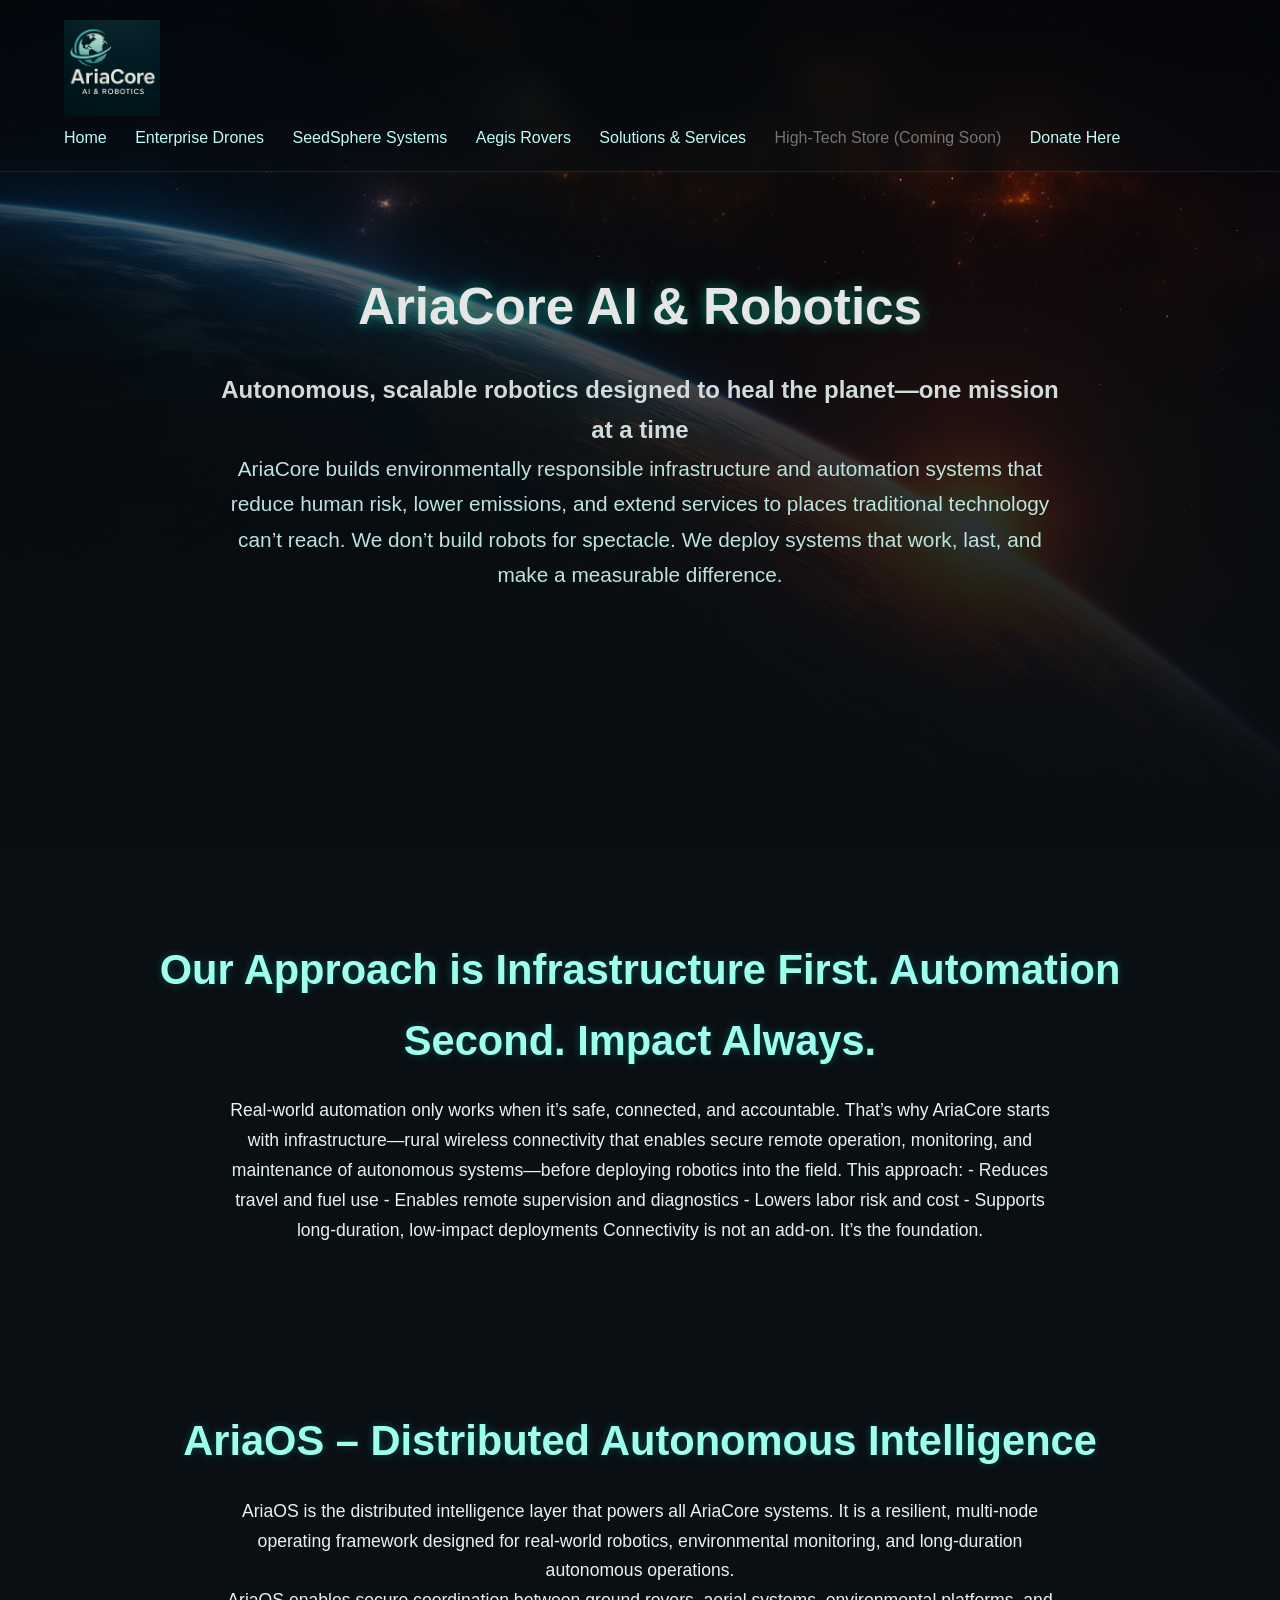
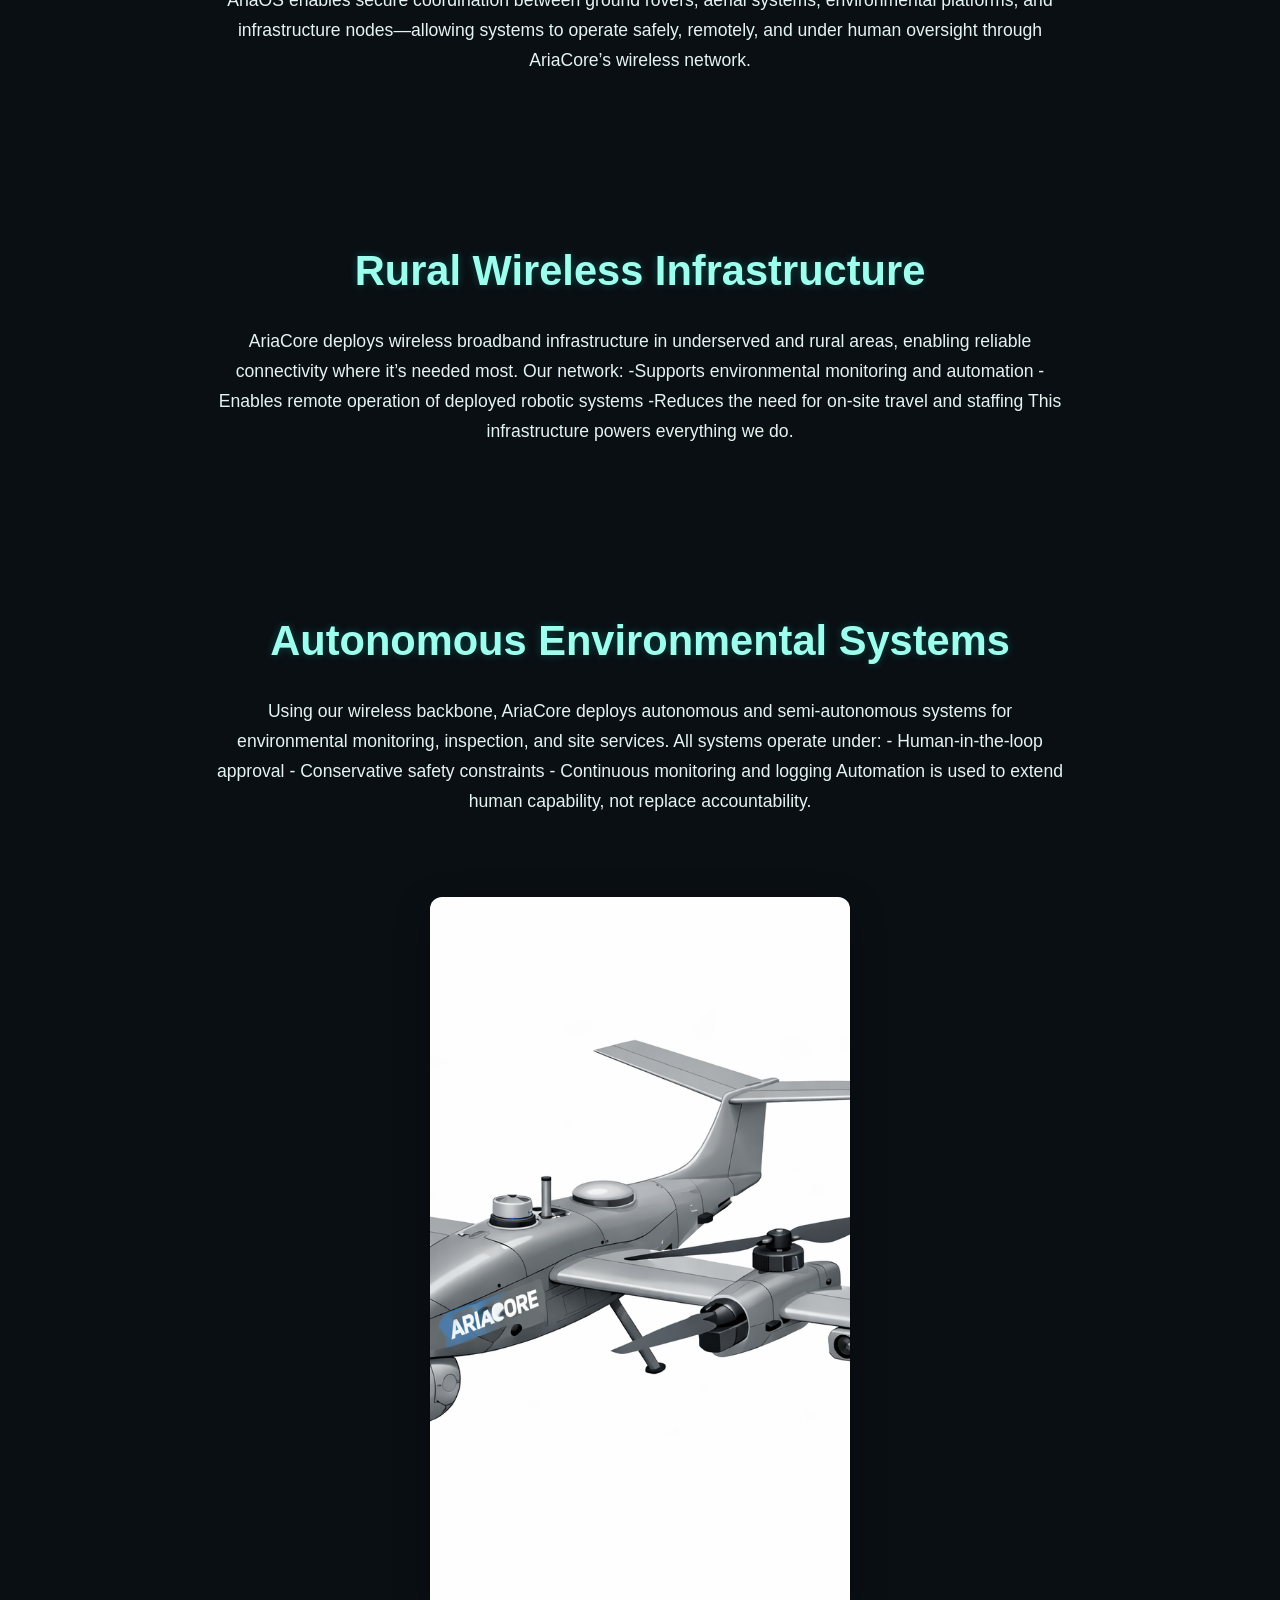
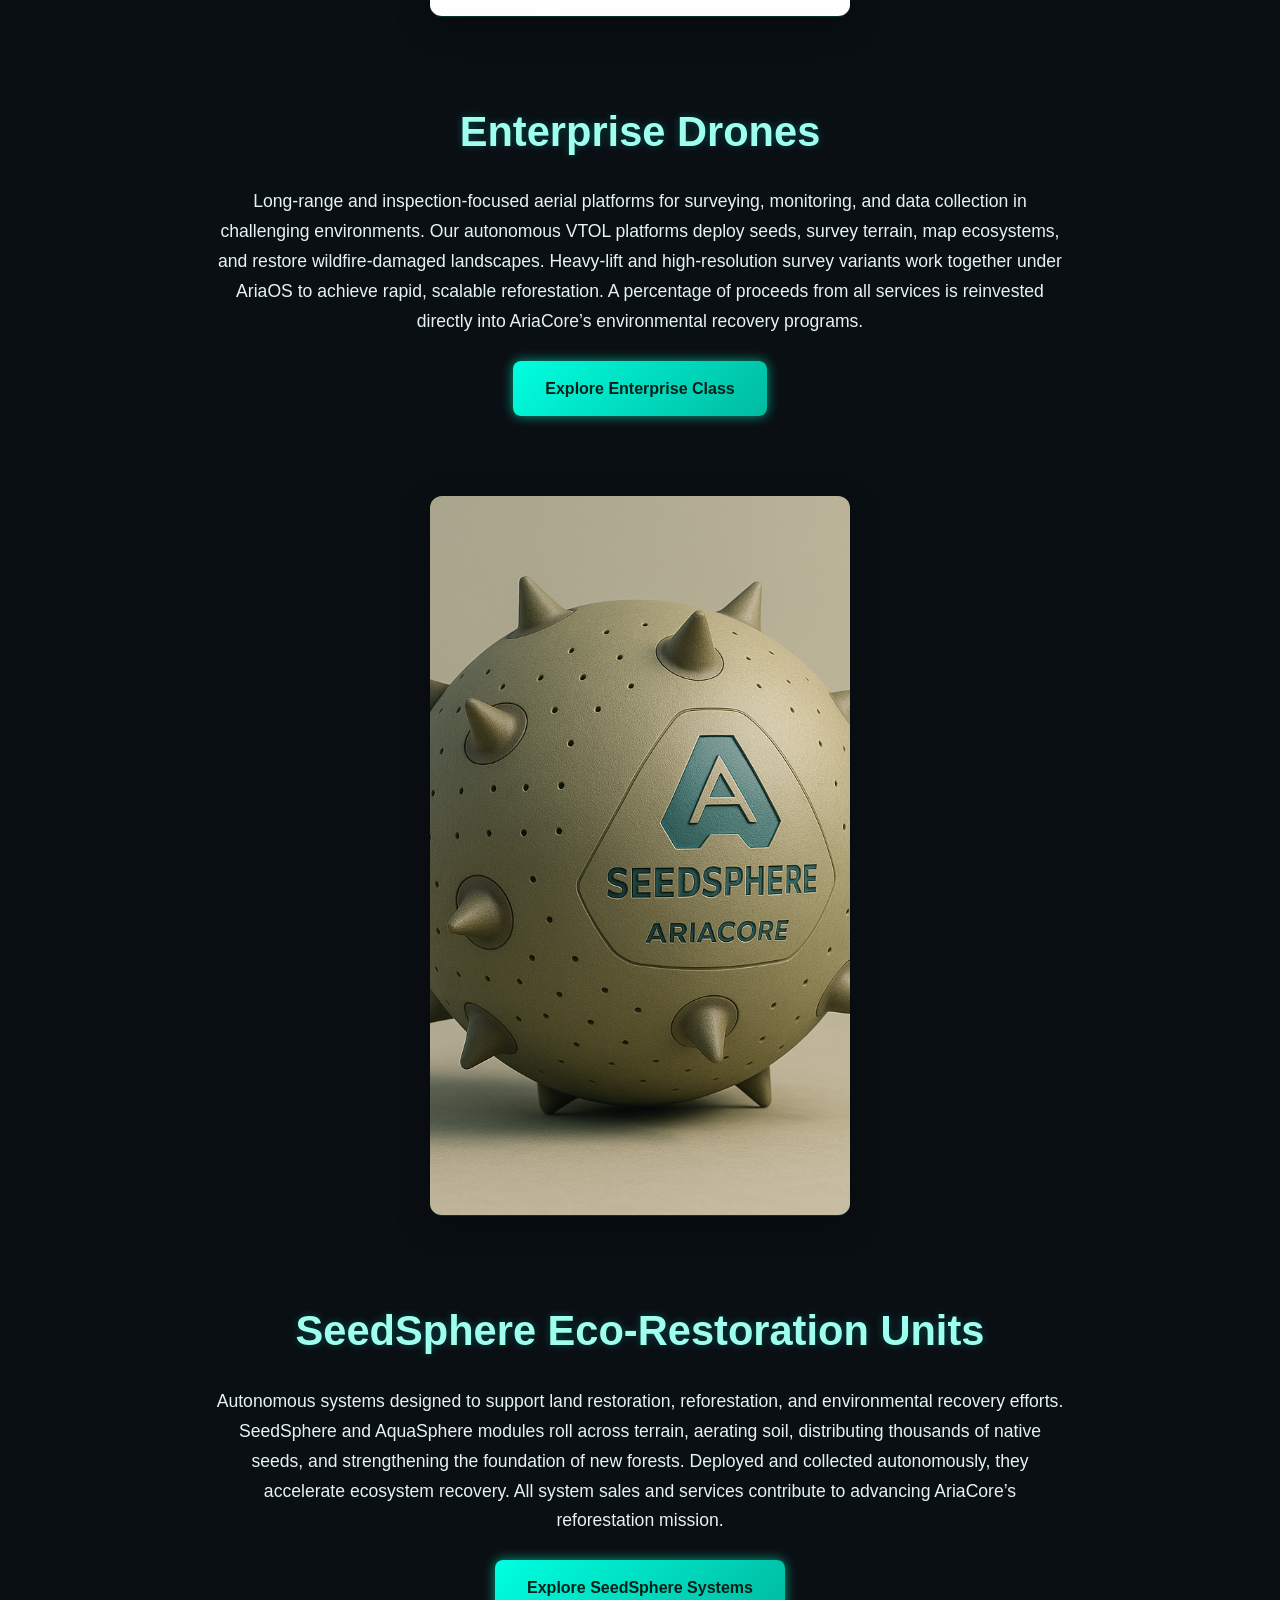
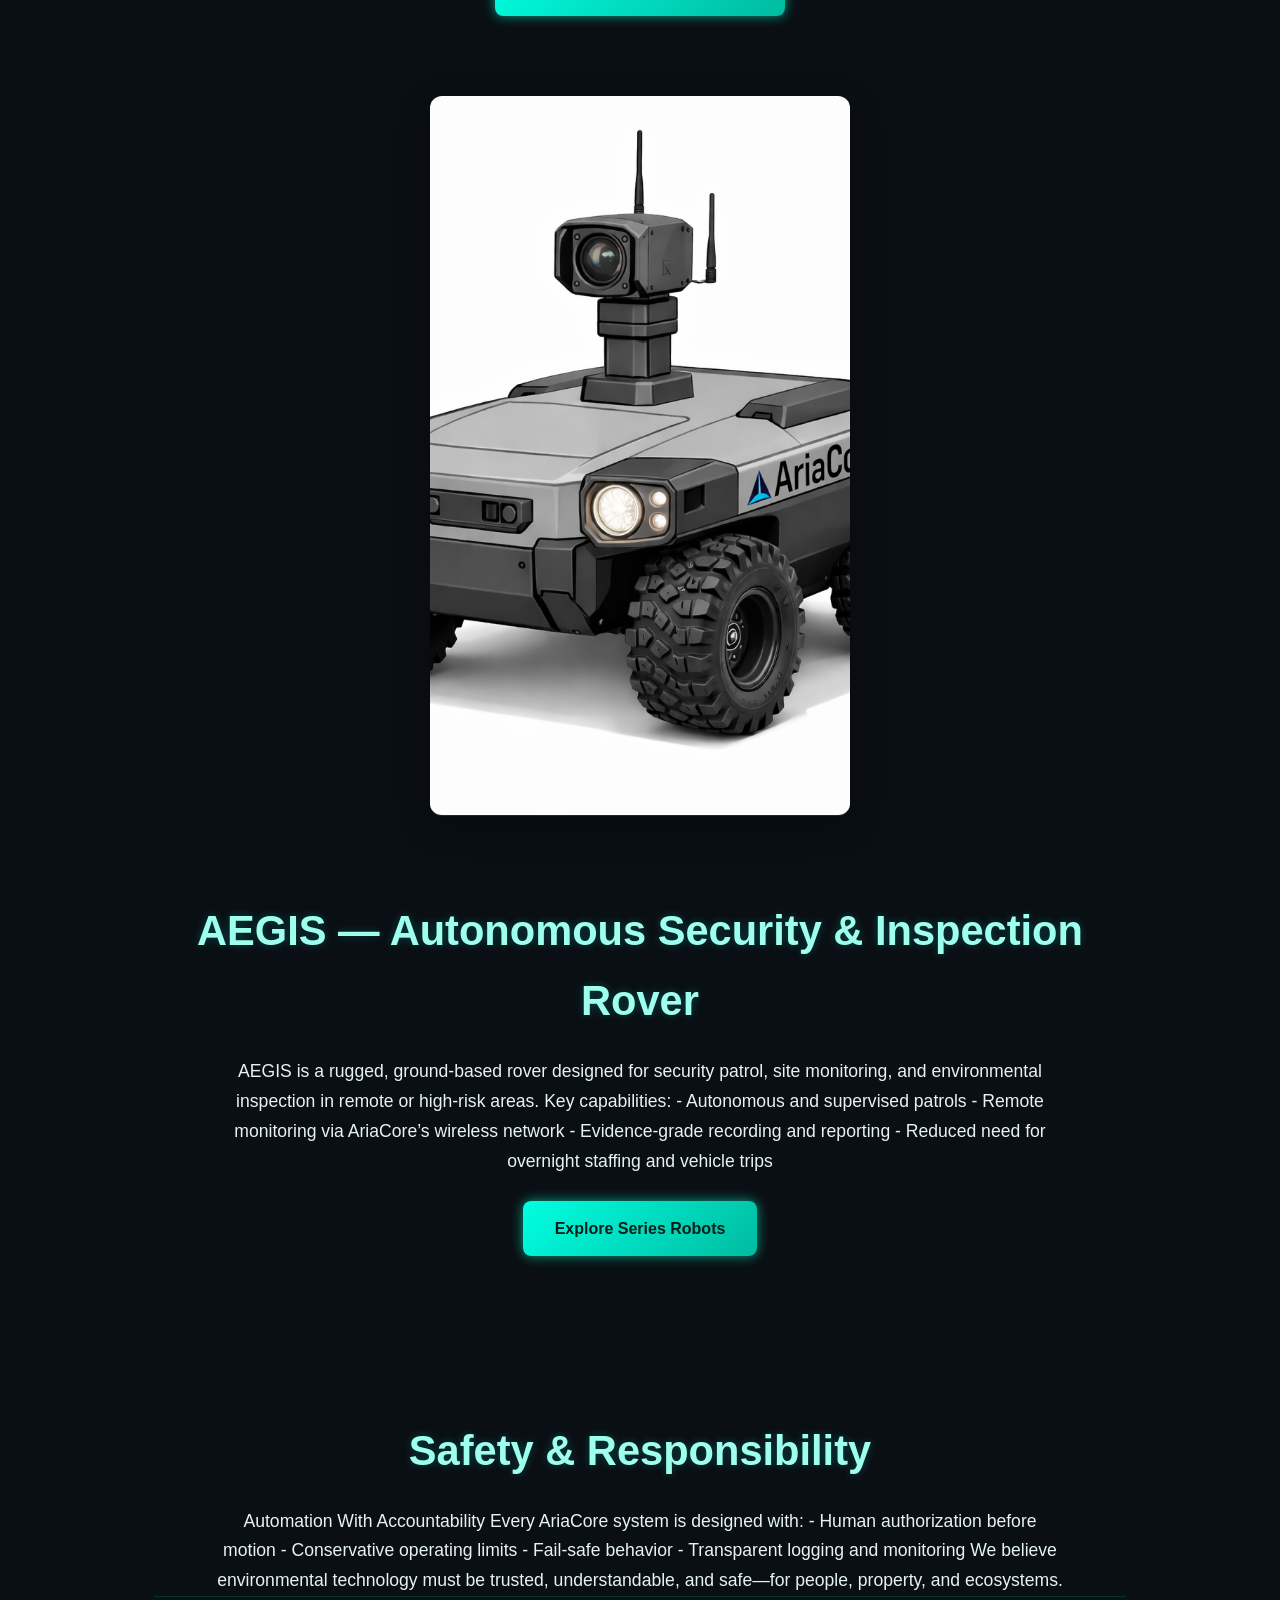
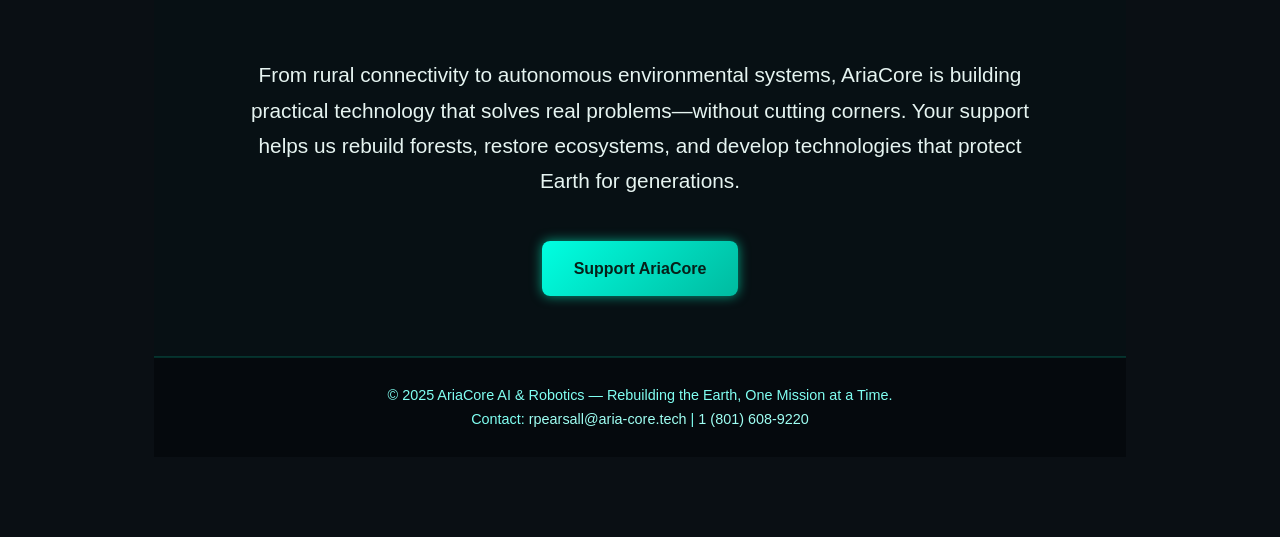
==== commit d4ba6ccc: "Update index.html" ====
--- a/index.html
+++ b/index.html
@@ -23,7 +23,7 @@
         <a href="index.html">Home</a>
         <a href="enterprise.html">Enterprise Drones</a>
         <a href="spheres.html">SeedSphere Systems</a>
-        <a href="humanoids.html">Mach-Series Humanoids</a>
+        <a href="humanoids.html">Aegis Rovers</a>
         <a href="services.html">Solutions & Services</a>
 
         <!-- HIGH TECH STORE (COMING SOON LINK) -->
